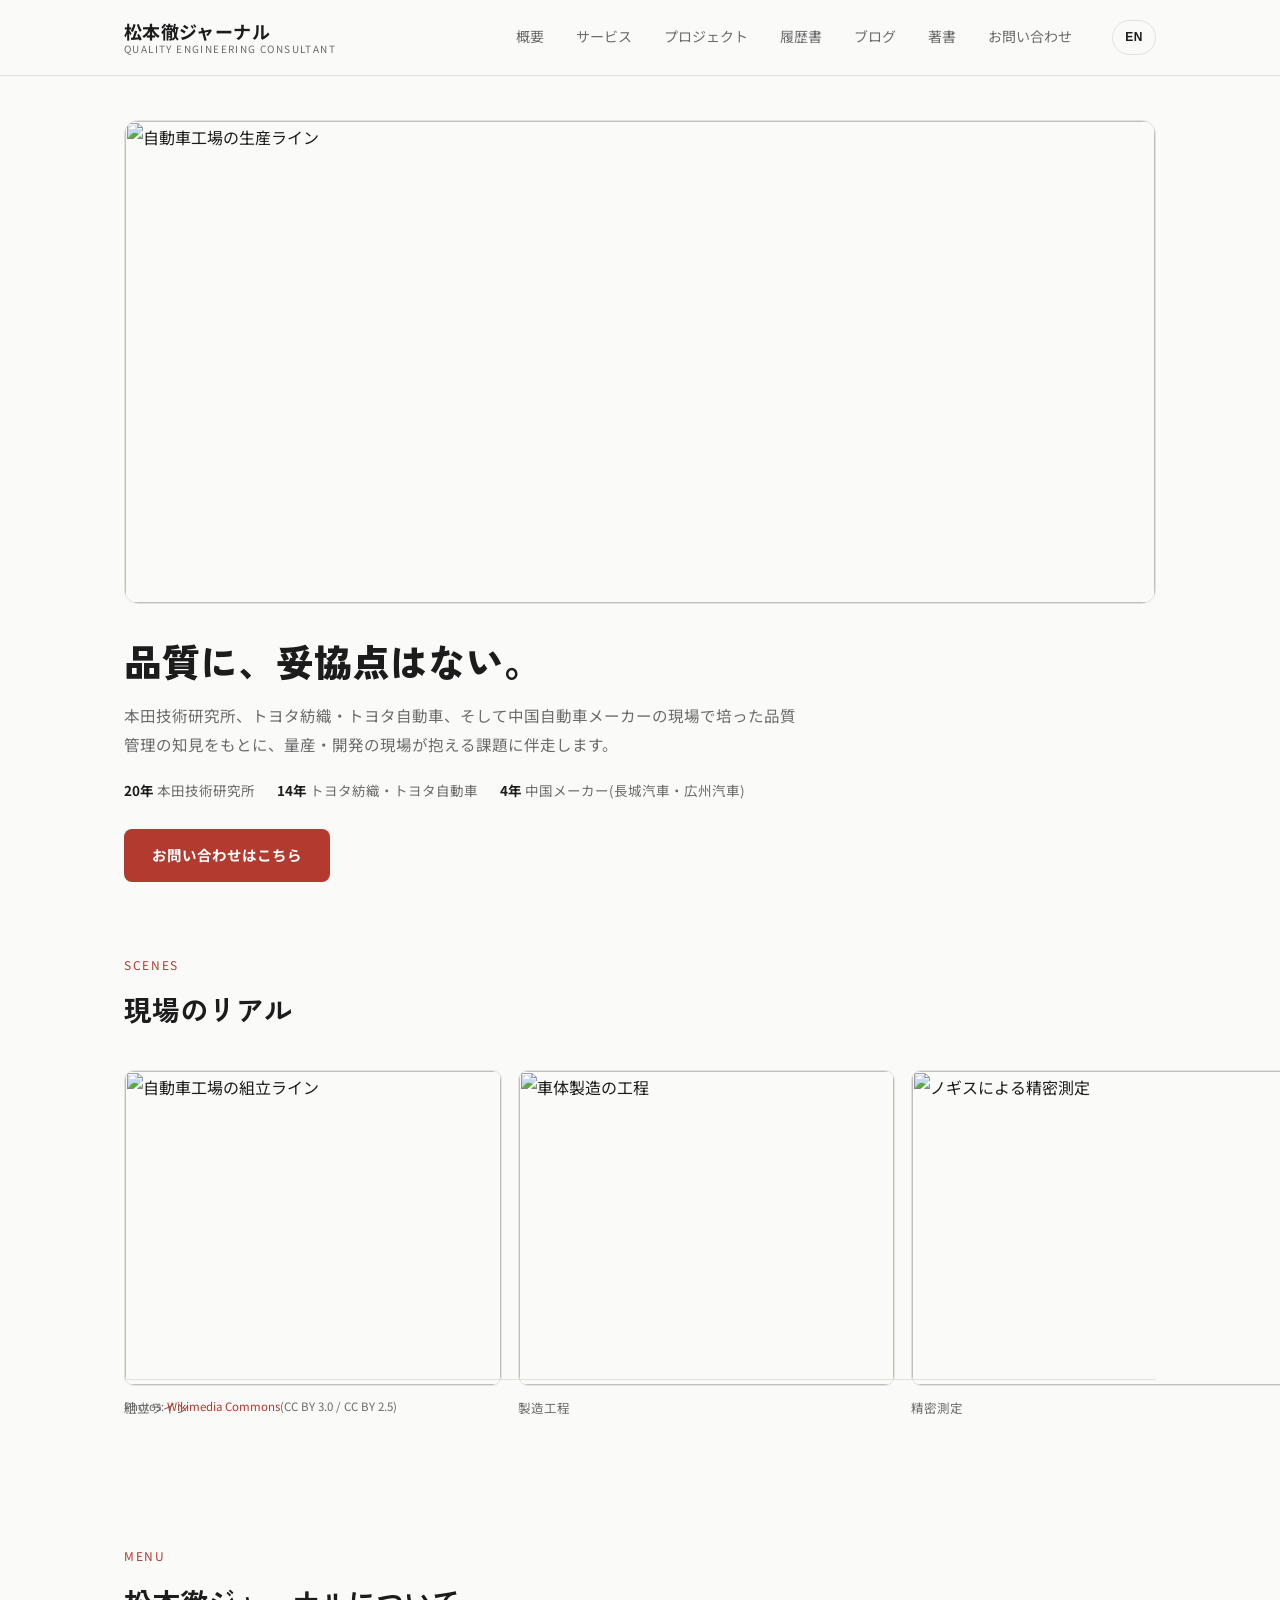
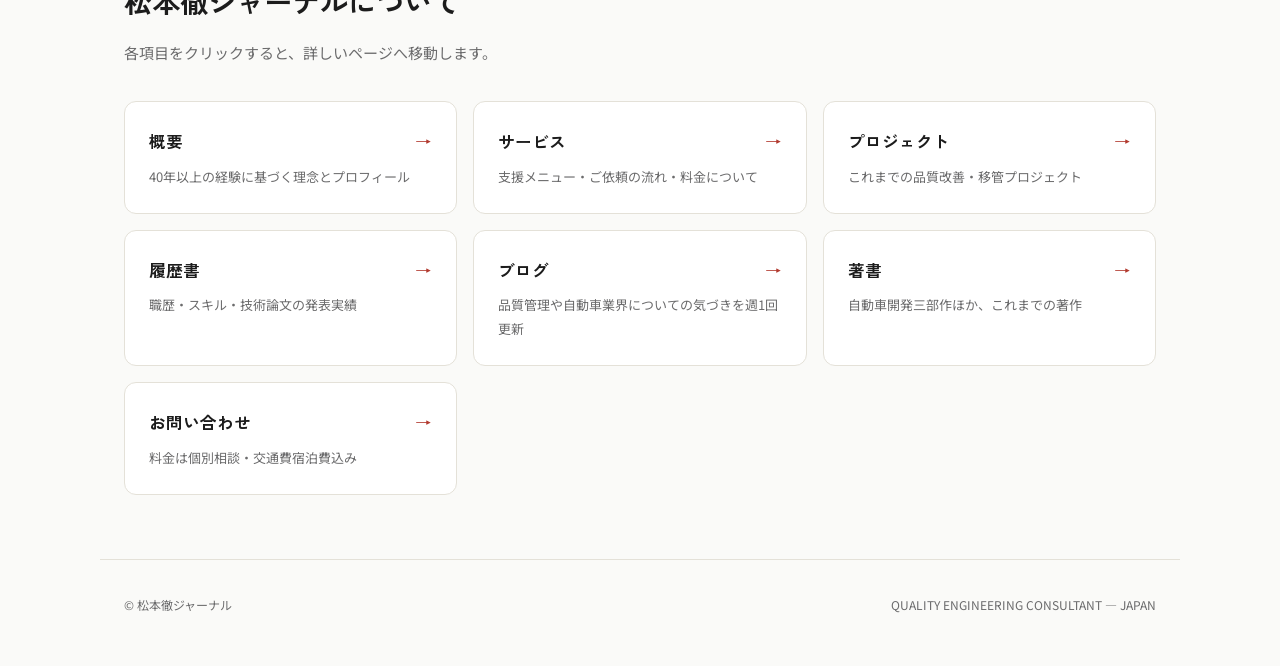
==== index.html @ 2e450803 "Rename site to Toru Matsumoto Journal and add announcement post" ====
<html lang="ja"><head>
<meta charset="UTF-8">
<meta name="viewport" content="width=device-width, initial-scale=1.0">
<title>松本徹ジャーナル | 品質エンジニアリング・コンサルティング</title>
<meta name="description" content="本田技術研究所・トヨタ紡織/トヨタ自動車・中国自動車メーカーで40年以上、自動車の品質に向き合ってきた松本徹による品質エンジニアリング・コンサルティング。">
<meta property="og:type" content="website">
<meta property="og:title" content="松本徹ジャーナル | 品質エンジニアリング・コンサルティング">
<meta property="og:description" content="本田技術研究所・トヨタ紡織/トヨタ自動車・中国自動車メーカーで40年以上、自動車の品質に向き合ってきた松本徹による品質エンジニアリング・コンサルティング。">
<meta property="og:url" content="https://matsumoto-shoten.jazzweb0314.workers.dev/">
<meta property="og:image" content="https://commons.wikimedia.org/wiki/Special:FilePath/002_Production_line_-_car_assembly_line_in_General_Motors_Manufacturing_Poland_-_Gliwice,_Poland.jpg?width=1200">
<meta property="og:locale" content="ja_JP">
<meta name="twitter:card" content="summary_large_image">
<meta name="twitter:title" content="松本徹ジャーナル | 品質エンジニアリング・コンサルティング">
<meta name="twitter:description" content="本田技術研究所・トヨタ紡織/トヨタ自動車・中国自動車メーカーで40年以上、自動車の品質に向き合ってきた松本徹による品質エンジニアリング・コンサルティング。">
<meta name="twitter:image" content="https://commons.wikimedia.org/wiki/Special:FilePath/002_Production_line_-_car_assembly_line_in_General_Motors_Manufacturing_Poland_-_Gliwice,_Poland.jpg?width=1200">
<link rel="canonical" href="https://matsumoto-shoten.jazzweb0314.workers.dev/">
<link rel="preconnect" href="https://fonts.googleapis.com">
<link href="https://fonts.googleapis.com/css2?family=Zen+Kaku+Gothic+New:wght@500;700;900&amp;family=Noto+Sans+JP:wght@300;400;500;700&amp;display=swap" rel="stylesheet">
<link rel="stylesheet" href="style.css">
<script type="application/ld+json">
{
  "@context": "https://schema.org",
  "@graph": [
    {
      "@type": "ProfessionalService",
      "@id": "https://matsumoto-shoten.jazzweb0314.workers.dev/#business",
      "name": "松本徹ジャーナル",
      "alternateName": "Toru Matsumoto Journal",
      "url": "https://matsumoto-shoten.jazzweb0314.workers.dev/",
      "email": "tmatsumoto045@gmail.com",
      "description": "自動車業界で40年以上の実務経験を持つ技術者による、品質エンジニアリング・コンサルティング。品質課題の現状診断、改善プロセスの設計・伴走、海外拠点への品質基準移管を支援します。",
      "areaServed": [
        { "@type": "Country", "name": "日本" },
        { "@type": "Country", "name": "中国" }
      ],
      "founder": { "@id": "https://matsumoto-shoten.jazzweb0314.workers.dev/#person" },
      "knowsAbout": [
        "品質保証", "品質管理", "表面処理技術", "車体開発",
        "不良分析", "改善プロセス設計", "サプライヤー監査", "海外拠点の品質マネジメント"
      ]
    },
    {
      "@type": "Person",
      "@id": "https://matsumoto-shoten.jazzweb0314.workers.dev/#person",
      "name": "松本徹",
      "alternateName": "Tooru Matsumoto",
      "jobTitle": "品質エンジニアリング・コンサルタント",
      "description": "本田技術研究所にて約20年、トヨタ紡織・トヨタ自動車にて約14年、長城汽車・広州汽車にて各約2年。自動車の品質・表面処理を専門とする技術者。小説・詩の執筆も行う。",
      "worksFor": { "@id": "https://matsumoto-shoten.jazzweb0314.workers.dev/#business" }
    }
  ]
}
</script>
</head>
<body>

<header>
  <div class="header-inner">
    <a href="#home" class="brand">
      <div class="brand-text">
        <span class="ja">松本徹ジャーナル</span>
        <span class="en">QUALITY ENGINEERING CONSULTANT</span>
      </div>
    </a>
    <nav class="desk-nav">
      <a href="#about" data-i18n="nav.about">概要</a>
      <a href="#service" data-i18n="nav.service">サービス</a>
      <a href="#projects" data-i18n="nav.projects">プロジェクト</a>
      <a href="#resume" data-i18n="nav.resume">履歴書</a>
      <a href="#blog" data-i18n="nav.blog">ブログ</a>
      <a href="#books" data-i18n="nav.books">著書</a>
      <a href="#contact" data-i18n="nav.contact">お問い合わせ</a>
      <button class="lang-btn" id="langBtn" type="button">EN</button>
    </nav>
    <button class="menu-btn" aria-label="メニューを開く"><span></span><span></span><span></span></button>
  </div>
  <div class="mobile-nav">
    <a href="#about" data-i18n="nav.about">概要</a>
    <a href="#service" data-i18n="nav.service">サービス</a>
    <a href="#projects" data-i18n="nav.projects">プロジェクト</a>
    <a href="#resume" data-i18n="nav.resume">履歴書</a>
    <a href="#blog" data-i18n="nav.blog">ブログ</a>
    <a href="#books" data-i18n="nav.books">著書</a>
    <a href="#contact" data-i18n="nav.contact">お問い合わせ</a>
    <button class="lang-btn" id="langBtnMobile" type="button">EN</button>
  </div>
</header>

<main>

<!-- ============ HOME ============ -->
<section class="page" data-lang="ja" data-page="home">

  <div class="hero">
    <div class="hero-photo-wrap">
      <img src="https://commons.wikimedia.org/wiki/Special:FilePath/002_Production_line_-_car_assembly_line_in_General_Motors_Manufacturing_Poland_-_Gliwice,_Poland.jpg?width=1600" alt="自動車工場の生産ライン">
    </div>
    <div class="hero-text">
      <h1>品質に、妥協点はない。</h1>
      <p>本田技術研究所、トヨタ紡織・トヨタ自動車、そして中国自動車メーカーの現場で培った品質管理の知見をもとに、量産・開発の現場が抱える課題に伴走します。</p>
      <div class="hero-stats">
        <span><b>20年</b> 本田技術研究所</span>
        <span><b>14年</b> トヨタ紡織・トヨタ自動車</span>
        <span><b>4年</b> 中国メーカー(長城汽車・広州汽車)</span>
      </div>
      <a class="btn" href="#contact">お問い合わせはこちら</a>
    </div>
  </div>

  <section class="block">
    <div class="section-head">
      <div class="eyebrow">Scenes</div>
      <h2 class="section-title">現場のリアル</h2>
    </div>
    <div class="photo-row">
      <div class="photo-item">
        <img src="https://commons.wikimedia.org/wiki/Special:FilePath/001_Car_factory_assembly_line_-_Opel_factory_in_Gliwice,_Poland.jpg?width=900" alt="自動車工場の組立ライン" loading="lazy">
        <div class="cap">組立ライン</div>
      </div>
      <div class="photo-item">
        <img src="https://commons.wikimedia.org/wiki/Special:FilePath/003_Car_dashboard_manufacturing_process_-_Opel_car_factory_in_Gliwice,_Poland.jpg?width=900" alt="車体製造の工程" loading="lazy">
        <div class="cap">製造工程</div>
      </div>
      <div class="photo-item">
        <img src="https://commons.wikimedia.org/wiki/Special:FilePath/Using_the_caliper_new.gif?width=900" alt="ノギスによる精密測定" loading="lazy">
        <div class="cap">精密測定</div>
      </div>
    </div>
    <div class="photo-credit">
      Photos: <a href="https://commons.wikimedia.org/wiki/Category:Automobile_assembly_lines" target="_blank" rel="noopener">Wikimedia Commons</a>(CC BY 3.0 / CC BY 2.5)
    </div>
  </section>

  <section class="block">
    <div class="section-head">
      <div class="eyebrow">Menu</div>
      <h2 class="section-title">松本徹ジャーナルについて</h2>
      <p class="section-lead">各項目をクリックすると、詳しいページへ移動します。</p>
    </div>
    <div class="link-grid">
      <a class="link-card" href="#about">
        <h3>概要 <span class="arrow">→</span></h3>
        <p>40年以上の経験に基づく理念とプロフィール</p>
      </a>
      <a class="link-card" href="#service">
        <h3>サービス <span class="arrow">→</span></h3>
        <p>支援メニュー・ご依頼の流れ・料金について</p>
      </a>
      <a class="link-card" href="#projects">
        <h3>プロジェクト <span class="arrow">→</span></h3>
        <p>これまでの品質改善・移管プロジェクト</p>
      </a>
      <a class="link-card" href="#resume">
        <h3>履歴書 <span class="arrow">→</span></h3>
        <p>職歴・スキル・技術論文の発表実績</p>
      </a>
      <a class="link-card" href="#blog">
        <h3>ブログ <span class="arrow">→</span></h3>
        <p>品質管理や自動車業界についての気づきを週1回更新</p>
      </a>
      <a class="link-card" href="#books">
        <h3>著書 <span class="arrow">→</span></h3>
        <p>自動車開発三部作ほか、これまでの著作</p>
      </a>
      <a class="link-card" href="#contact">
        <h3>お問い合わせ <span class="arrow">→</span></h3>
        <p>料金は個別相談・交通費宿泊費込み</p>
      </a>
    </div>
  </section>

</section>

<!-- ============ HOME (EN) ============ -->
<section class="page" data-lang="en" data-page="home">

  <div class="hero">
    <div class="hero-photo-wrap">
      <img src="https://commons.wikimedia.org/wiki/Special:FilePath/002_Production_line_-_car_assembly_line_in_General_Motors_Manufacturing_Poland_-_Gliwice,_Poland.jpg?width=1600" alt="Automotive production line">
    </div>
    <div class="hero-text">
      <h1>Quality has no room for compromise.</h1>
      <p>Drawing on decades in Honda's R&amp;D division, Toyota Boshoku / Toyota Motor, and Chinese automakers, I work alongside manufacturing and development teams to solve the quality challenges they face on the ground.</p>
      <div class="hero-stats">
        <span><b>20 yrs</b> Honda R&amp;D</span>
        <span><b>14 yrs</b> Toyota Boshoku / Toyota Motor</span>
        <span><b>4 yrs</b> Chinese OEMs (Great Wall Motor, GAC)</span>
      </div>
      <a class="btn" href="#contact">Get in touch</a>
    </div>
  </div>

  <section class="block">
    <div class="section-head">
      <div class="eyebrow">Scenes</div>
      <h2 class="section-title">From the floor</h2>
    </div>
    <div class="photo-row">
      <div class="photo-item">
        <img src="https://commons.wikimedia.org/wiki/Special:FilePath/001_Car_factory_assembly_line_-_Opel_factory_in_Gliwice,_Poland.jpg?width=900" alt="Automotive assembly line" loading="lazy">
        <div class="cap">Assembly line</div>
      </div>
      <div class="photo-item">
        <img src="https://commons.wikimedia.org/wiki/Special:FilePath/003_Car_dashboard_manufacturing_process_-_Opel_car_factory_in_Gliwice,_Poland.jpg?width=900" alt="Manufacturing process" loading="lazy">
        <div class="cap">Manufacturing process</div>
      </div>
      <div class="photo-item">
        <img src="https://commons.wikimedia.org/wiki/Special:FilePath/Using_the_caliper_new.gif?width=900" alt="Precision measurement with calipers" loading="lazy">
        <div class="cap">Precision measurement</div>
      </div>
    </div>
    <div class="photo-credit">
      Photos: <a href="https://commons.wikimedia.org/wiki/Category:Automobile_assembly_lines" target="_blank" rel="noopener">Wikimedia Commons</a>(CC BY 3.0 / CC BY 2.5)
    </div>
  </section>

  <section class="block">
    <div class="section-head">
      <div class="eyebrow">Menu</div>
      <h2 class="section-title">About this site</h2>
      <p class="section-lead">Click any item below to learn more.</p>
    </div>
    <div class="link-grid">
      <a class="link-card" href="#about">
        <h3>About <span class="arrow">→</span></h3>
        <p>40+ years of experience, and the philosophy behind the work</p>
      </a>
      <a class="link-card" href="#service">
        <h3>Services <span class="arrow">→</span></h3>
        <p>Consulting menu, process, and fees</p>
      </a>
      <a class="link-card" href="#projects">
        <h3>Projects <span class="arrow">→</span></h3>
        <p>Past quality-improvement and transfer projects</p>
      </a>
      <a class="link-card" href="#resume">
        <h3>Resume <span class="arrow">→</span></h3>
        <p>Work history, skills, and a published paper</p>
      </a>
      <a class="link-card" href="#blog">
        <h3>Blog <span class="arrow">→</span></h3>
        <p>Weekly notes on quality and the auto industry (Japanese)</p>
      </a>
      <a class="link-card" href="#books">
        <h3>Books <span class="arrow">→</span></h3>
        <p>An automotive-development trilogy and two novels</p>
      </a>
      <a class="link-card" href="#contact">
        <h3>Contact <span class="arrow">→</span></h3>
        <p>Fees quoted individually, travel &amp; lodging included</p>
      </a>
    </div>
  </section>

</section>

<!-- ============ ABOUT ============ -->
<section class="page" data-lang="ja" data-page="about">
  <section class="block">
    <div class="eyebrow">About</div>
    <h1 class="section-title" style="font-size:clamp(24px,3.4vw,32px);">「品質」を、現場の言葉に翻訳する仕事。</h1>
    <p class="section-lead">松本徹ジャーナルは、自動車業界で40年以上「品質」に向き合ってきた個人の技術コンサルタントです。大企業の基準を、現場で実行できる形に落とし込むことを大切にしています。</p>
  </section>

  <section class="block" style="padding-top:0;">
    <div class="section-head">
      <div class="eyebrow">Profile</div>
      <h2 class="section-title">プロフィール</h2>
    </div>
    <div style="max-width:680px; display:flex; flex-direction:column; gap:18px; color:var(--muted); font-size:15px;">
      <p>本田技術研究所 栃木研究所にて約20年、車体開発・表面処理の技術業務に従事。その後トヨタ紡織・トヨタ自動車にて約14年、品質関連業務を担当しました。</p>
      <p>さらに中国の長城汽車(グレートウォール・モーター)、広州汽車(GAC)にてそれぞれ約2年、現地生産拠点における品質マネジメントを経験。日本と中国、双方の現場基準を理解している点が強みです。</p>
      <p>現在は「松本徹ジャーナル」として、品質で困っている企業・現場に向けたコンサルティングを個人で行っています。</p>
    </div>
  </section>

  <section class="block" style="padding-top:0;">
    <div class="section-head">
      <div class="eyebrow">Values</div>
      <h2 class="section-title">大切にしていること</h2>
    </div>
    <div class="plain-grid">
      <div class="plain-card">
        <h3>実行可能性を優先する</h3>
        <p>理想の基準よりも、明日から現場が回る仕組みを優先して設計します。</p>
      </div>
      <div class="plain-card">
        <h3>現物・現場・現実</h3>
        <p>報告書だけで判断せず、可能な限り現物・現場を確認してから提案します。</p>
      </div>
      <div class="plain-card">
        <h3>日中双方の視点</h3>
        <p>日本の基準を海外拠点にそのまま当てはめず、現地の実情に合わせて翻訳します。</p>
      </div>
    </div>
  </section>

  <section class="cta">
    <h2>まずはお話を、聞かせてください。</h2>
    <p>どんな小さな相談でも構いません。現場の状況を伺うところから始めます。</p>
    <a class="btn" href="#contact">お問い合わせはこちら</a>
  </section>
</section>

<!-- ============ ABOUT (EN) ============ -->
<section class="page" data-lang="en" data-page="about">
  <section class="block">
    <div class="eyebrow">About</div>
    <h1 class="section-title" style="font-size:clamp(24px,3.4vw,32px);">Translating "quality" into the language of the shop floor.</h1>
    <p class="section-lead">Toru Matsumoto Journal is a one-person technical consultancy built on over 40 years in the automotive industry. My work is turning large-company standards into something a real production line can actually run on.</p>
  </section>

  <section class="block" style="padding-top:0;">
    <div class="section-head">
      <div class="eyebrow">Profile</div>
      <h2 class="section-title">Profile</h2>
    </div>
    <div style="max-width:680px; display:flex; flex-direction:column; gap:18px; color:var(--muted); font-size:15px;">
      <p>I spent roughly 20 years at Honda R&amp;D's Tochigi facility, working on body development and surface-treatment technology. I then spent about 14 years in quality-related roles at Toyota Boshoku and Toyota Motor.</p>
      <p>After that, I spent about two years each at Great Wall Motor and GAC in China, managing quality at local production sites. Understanding both the Japanese and Chinese shop floor is the core of what I bring to a project.</p>
      <p>Today, as Toru Matsumoto Journal, I consult independently for companies and sites struggling with quality.</p>
    </div>
  </section>

  <section class="block" style="padding-top:0;">
    <div class="section-head">
      <div class="eyebrow">Values</div>
      <h2 class="section-title">What I care about</h2>
    </div>
    <div class="plain-grid">
      <div class="plain-card">
        <h3>Workable over ideal</h3>
        <p>I favor standards that a team can actually run tomorrow over ones that only look right on paper.</p>
      </div>
      <div class="plain-card">
        <h3>See it in person</h3>
        <p>I don't rely on reports alone — wherever possible, I check the actual part and the actual floor before proposing anything.</p>
      </div>
      <div class="plain-card">
        <h3>A view across borders</h3>
        <p>I don't transplant Japanese standards as-is into overseas sites — I translate them to fit local reality.</p>
      </div>
    </div>
  </section>

  <section class="cta">
    <h2>Let's start with a conversation.</h2>
    <p>No concern is too small. I start by understanding your situation on the ground.</p>
    <a class="btn" href="#contact">Contact me</a>
  </section>
</section>

<!-- ============ SERVICE ============ -->
<section class="page active" data-lang="ja" data-page="service">
  <section class="block">
    <div class="eyebrow">Service</div>
    <h1 class="section-title" style="font-size:clamp(24px,3.4vw,32px);">品質で困っている現場に、実務経験で伴走します。</h1>
    <p class="section-lead">開発・量産・海外拠点、それぞれのフェーズで異なる品質課題に対して、現場に合わせたコンサルティングを行います。</p>
  </section>

  <section class="block" style="padding-top:0;">
    <div class="section-head">
      <div class="eyebrow">Menu</div>
      <h2 class="section-title">支援メニュー</h2>
    </div>
    <div class="simple-list">
      <div class="row">
        <div class="when">01<small>現状診断</small></div>
        <div>
          <h3>品質課題の現状診断・原因分析</h3>
          <p>不具合の発生状況や歩留まりのデータ、現場のヒアリングをもとに、品質課題の全体像と根本原因を整理します。目安期間:1〜4週間。</p>
        </div>
      </div>
      <div class="row">
        <div class="when">02<small>改善プロセス</small></div>
        <div>
          <h3>改善プロセスの設計・実行伴走</h3>
          <p>実務で培った改善の型を、現場の規模・体制に合わせて再設計。仕組みを作って終わりにせず、定着まで伴走します。目安期間:1〜6ヶ月。</p>
        </div>
      </div>
      <div class="row">
        <div class="when">03<small>海外拠点支援</small></div>
        <div>
          <h3>海外拠点への品質基準移管</h3>
          <p>日本の品質基準を海外の生産拠点にそのまま持ち込むのではなく、現地で機能する形に翻訳して導入を支援します。</p>
        </div>
      </div>
      <div class="row">
        <div class="when">04<small>データ活用支援</small></div>
        <div>
          <h3>品質データの視える化・整理と方向性レポートの作成</h3>
          <p>蓄積された品質データをClaudeで整理・可視化し、今後の改善の方向性を示すレポートを作成します。</p>
        </div>
      </div>
      <div class="row">
        <div class="when">05<small>勉強会</small></div>
        <div>
          <h3>品質勉強会・社内研修</h3>
          <p>品質関連、なぜなぜ分析、DRBFM、自動車ボディの材料について、失敗事例など、実務に即したテーマで勉強会・研修を行います。</p>
        </div>
      </div>
    </div>
  </section>

  <section class="block" style="padding-top:0;">
    <div class="section-head">
      <div class="eyebrow">Flow</div>
      <h2 class="section-title">ご依頼の流れ</h2>
    </div>
    <div class="simple-list">
      <div class="row"><div class="when">STEP 1</div><div><h3>お問い合わせ</h3><p>フォームまたはメールで、現在の状況や課題感をお聞かせください。</p></div></div>
      <div class="row"><div class="when">STEP 2</div><div><h3>ヒアリング</h3><p>オンラインまたは訪問にて、現場の状況を詳しく伺います。</p></div></div>
      <div class="row"><div class="when">STEP 3</div><div><h3>お見積り・ご提案</h3><p>内容に応じて、支援範囲とスケジュール、料金をご提案します。</p></div></div>
      <div class="row"><div class="when">STEP 4</div><div><h3>ご支援開始</h3><p>合意した内容に沿って、診断・改善・伴走を進めます。</p></div></div>
    </div>
  </section>

  <section class="block" style="padding-top:0;">
    <div class="eyebrow">Fee</div>
    <h2 class="section-title" style="margin-bottom:14px;">料金について</h2>
    <p style="color:var(--muted); max-width:640px; font-size:15px; margin-bottom:20px;">料金は交通費・宿泊費込みで、課題の内容・支援範囲・期間に応じて個別にご相談の上決定いたします。</p>
    <a class="btn" href="#contact">料金を相談する</a>
  </section>
</section>

<!-- ============ SERVICE (EN) ============ -->
<section class="page" data-lang="en" data-page="service">
  <section class="block">
    <div class="eyebrow">Service</div>
    <h1 class="section-title" style="font-size:clamp(24px,3.4vw,32px);">Hands-on support for teams struggling with quality.</h1>
    <p class="section-lead">Whatever phase you're in — development, mass production, or an overseas site — I tailor consulting to the quality challenges specific to that phase.</p>
  </section>

  <section class="block" style="padding-top:0;">
    <div class="section-head">
      <div class="eyebrow">Menu</div>
      <h2 class="section-title">Services</h2>
    </div>
    <div class="simple-list">
      <div class="row">
        <div class="when">01<small>Diagnosis</small></div>
        <div>
          <h3>Diagnosing quality issues &amp; root-cause analysis</h3>
          <p>Using defect data, yield figures, and on-site interviews, I map out the full picture of a quality issue and pin down its root cause. Typical duration: 1–4 weeks.</p>
        </div>
      </div>
      <div class="row">
        <div class="when">02<small>Improvement</small></div>
        <div>
          <h3>Designing &amp; running improvement processes</h3>
          <p>I adapt improvement patterns from Honda and Toyota-group practice to the scale and structure of your team, and stay on until they actually stick. Typical duration: 1–6 months.</p>
        </div>
      </div>
      <div class="row">
        <div class="when">03<small>Global sites</small></div>
        <div>
          <h3>Transferring quality standards overseas</h3>
          <p>Rather than importing Japanese standards as-is, I help translate them into something that actually functions at your overseas production site.</p>
        </div>
      </div>
      <div class="row">
        <div class="when">04<small>Data &amp; Reporting</small></div>
        <div>
          <h3>Visualizing quality data &amp; drafting direction reports</h3>
          <p>I use Claude to organize and visualize accumulated quality data, and produce reports that point to the direction for future improvement.</p>
        </div>
      </div>
      <div class="row">
        <div class="when">05<small>Study Sessions</small></div>
        <div>
          <h3>In-house study sessions &amp; training</h3>
          <p>I run study sessions and training on practical themes: quality fundamentals, why-why analysis, DRBFM, automotive body materials, and failure case studies.</p>
        </div>
      </div>
    </div>
  </section>

  <section class="block" style="padding-top:0;">
    <div class="section-head">
      <div class="eyebrow">Flow</div>
      <h2 class="section-title">How an engagement works</h2>
    </div>
    <div class="simple-list">
      <div class="row"><div class="when">STEP 1</div><div><h3>Get in touch</h3><p>Tell me about your current situation and what's concerning you, by form or email.</p></div></div>
      <div class="row"><div class="when">STEP 2</div><div><h3>Interview</h3><p>Online or on-site, I ask for details about what's happening on the floor.</p></div></div>
      <div class="row"><div class="when">STEP 3</div><div><h3>Proposal &amp; quote</h3><p>Based on what I learn, I propose a scope of work, schedule, and fee.</p></div></div>
      <div class="row"><div class="when">STEP 4</div><div><h3>Engagement begins</h3><p>Diagnosis, improvement, and hands-on support proceed as agreed.</p></div></div>
    </div>
  </section>

  <section class="block" style="padding-top:0;">
    <div class="eyebrow">Fee</div>
    <h2 class="section-title" style="margin-bottom:14px;">Fees</h2>
    <p style="color:var(--muted); max-width:640px; font-size:15px; margin-bottom:20px;">Fees include travel and lodging, and are quoted individually based on the scope, content, and duration of the work.</p>
    <a class="btn" href="#contact">Discuss fees</a>
  </section>
</section>

<!-- ============ PROJECTS ============ -->
<section class="page" data-lang="ja" data-page="projects">
  <section class="block">
    <div class="eyebrow">Projects</div>
    <h1 class="section-title" style="font-size:clamp(24px,3.4vw,32px);">これまでの支援事例</h1>
    <p class="section-lead">自動車メーカーでの品質向上活動から、国内企業へのコンサルティングまで。</p>
  </section>

  <section class="block" style="padding-top:0;">
    <div class="simple-list">
      <div class="row">
        <div class="when">CASE 01<small>海外・自動車メーカー</small></div>
        <div>
          <h3>中国自動車関連メーカーでの品質向上活動</h3>
          <p>中国の自動車関連メーカーにて、生産現場における品質向上活動に従事。現地の設備・体制を踏まえながら、品質改善を推進。</p>
        </div>
      </div>
      <div class="row">
        <div class="when">CASE 02<small>シートメーカー</small></div>
        <div>
          <h3>自動車用シートメーカーへのコンサルティング</h3>
          <p>国内の自動車用シートメーカーに対して品質コンサルティングを実施し、大きな成果を上げる。</p>
        </div>
      </div>
      <div class="row">
        <div class="when">CASE 03<small>スピーカーメーカー</small></div>
        <div>
          <h3>スピーカーメーカー(ミライスピーカー)へのコンサルティング</h3>
          <p>スピーカーメーカーであるミライスピーカーへのコンサルティングを実施し、大きな成果を上げる。</p>
        </div>
      </div>
    </div>
  </section>

  <section class="cta">
    <h2>似たような課題、ありませんか?</h2>
    <p>業種・規模を問わず、まずは現在の状況をお聞かせください。</p>
    <a class="btn" href="#contact">お問い合わせはこちら</a>
  </section>
</section>

<!-- ============ PROJECTS (EN) ============ -->
<section class="page" data-lang="en" data-page="projects">
  <section class="block">
    <div class="eyebrow">Projects</div>
    <h1 class="section-title" style="font-size:clamp(24px,3.4vw,32px);">Past engagements</h1>
    <p class="section-lead">From quality-improvement work at automakers to consulting for Japanese manufacturers.</p>
  </section>

  <section class="block" style="padding-top:0;">
    <div class="simple-list">
      <div class="row">
        <div class="when">CASE 01<small>Overseas / OEM</small></div>
        <div>
          <h3>Quality improvement at Chinese automotive manufacturers</h3>
          <p>Worked on quality-improvement activities at production sites of Chinese automotive-related manufacturers, driving improvements suited to local equipment and structure.</p>
        </div>
      </div>
      <div class="row">
        <div class="when">CASE 02<small>Seat manufacturer</small></div>
        <div>
          <h3>Consulting for an automotive seat manufacturer</h3>
          <p>Provided quality consulting for a Japanese automotive seat manufacturer, delivering significant results.</p>
        </div>
      </div>
      <div class="row">
        <div class="when">CASE 03<small>Speaker manufacturer</small></div>
        <div>
          <h3>Consulting for a speaker manufacturer (Mirai Speaker)</h3>
          <p>Provided consulting for speaker manufacturer Mirai Speaker, delivering significant results.</p>
        </div>
      </div>
    </div>
  </section>

  <section class="cta">
    <h2>Facing something similar?</h2>
    <p>Whatever your industry or size, tell me about your current situation to start.</p>
    <a class="btn" href="#contact">Contact me</a>
  </section>
</section>

<!-- ============ RESUME ============ -->
<section class="page" data-lang="ja" data-page="resume">
  <section class="block">
    <div class="eyebrow">Resume</div>
    <h1 class="section-title" style="font-size:clamp(24px,3.4vw,32px);">職務経歴</h1>
    <p class="section-lead">自動車業界における40年以上の実務経験をまとめています。</p>
  </section>

  <section class="block" style="padding-top:0;">
    <div class="resume-block">
      <div class="block-title">Work History</div>
      <table class="spec-table">
        <tbody><tr><th>本田技術研究所<br><span style="font-size:11px;">約20年</span></th>
          <td>栃木研究所にて車体開発・表面処理関連の技術業務に従事。耐熱塗料の開発により特許を取得。技術論文「アルミニウムボディの表面処理」を発表(表面技術誌 Vol.43 No.6, 1992年)。</td></tr>
        <tr><th>トヨタ紡織 / トヨタ自動車<br><span style="font-size:11px;">約14年</span></th>
          <td>量産現場における品質関連業務を担当。品質保証・改善プロセスに携わる。</td></tr>
        <tr><th>長城汽車<br><span style="font-size:11px;">約2年</span></th>
          <td>中国拠点にて、現地生産における品質マネジメント業務を担当。</td></tr>
        <tr><th>広州汽車(GAC)<br><span style="font-size:11px;">約2年</span></th>
          <td>同じく中国拠点にて品質関連業務を担当。日中双方の現場基準を理解する視点を培う。</td></tr>
        <tr><th>仁井貿易<br><span style="font-size:11px;">特別顧問</span></th>
          <td>中国関連事業を手がける同社に、特別顧問として技術・品質・事業面から関わる。<br><a href="https://m.niitrade.net" target="_blank" rel="noopener">m.niitrade.net</a></td></tr>
      </tbody></table>
    </div>

    <div class="resume-block">
      <div class="block-title">Achievements</div>
      <table class="spec-table">
        <tbody><tr><th>特許</th><td>耐熱塗料の開発により特許を取得(本田技術研究所在籍時)</td></tr>
        <tr><th>JIS委員会</th><td>亜鉛系合金めっきに関するJIS委員会に参加し、JISの制定に協力</td></tr>
        <tr><th>海外実績</th><td>中国自動車関連メーカーにて品質向上活動に従事</td></tr>
        <tr><th>国内コンサルティング実績</th><td>自動車用シートメーカー、スピーカーメーカー(ミライスピーカー)へのコンサルティングで大きな成果</td></tr>
      </tbody></table>
    </div>

    <div class="resume-block">
      <div class="block-title">Skills</div>
      <div class="skill-tags">
        <span>品質保証(QA)</span>
        <span>品質管理(QC)</span>
        <span>表面処理技術</span>
        <span>車体開発</span>
        <span>不良分析・原因究明</span>
        <span>改善プロセス設計</span>
        <span>サプライヤー監査</span>
        <span>海外拠点マネジメント(中国)</span>
      </div>
    </div>

    <div class="resume-block">
      <div class="block-title">Publication</div>
      <table class="spec-table">
        <tbody><tr><th>論文タイトル</th><td>アルミニウムボディの表面処理<br><span class="pub-en">Surface Treatment for Aluminum Automotive Body</span></td></tr>
        <tr><th>掲載誌</th><td>表面技術誌 Vol.43 No.6(1992年)pp.550-555 「小特集/自動車と表面技術」</td></tr>
        <tr><th>所属</th><td>本田技術研究所 栃木研究所</td></tr>
        <tr><th>共著</th><td>西野俊哉 氏</td></tr>
        <tr><th>内容</th><td>オールアルミニウムボディ「ホンダNSX」に採用したクロム酸クロメート処理について、合金成分と耐糸錆性の関係、脱脂剤の選定と劣化管理、処理液濃度と処理時間の設定条件を実測データとともに報告。あわせて、鋼板とアルミ材を同一ラインで扱う場合のリン酸亜鉛処理についても考察した。</td></tr>
      </tbody></table>
    </div>

    <a class="btn" href="#contact">お問い合わせはこちら</a>
  </section>
</section>

<!-- ============ RESUME (EN) ============ -->
<section class="page" data-lang="en" data-page="resume">
  <section class="block">
    <div class="eyebrow">Resume</div>
    <h1 class="section-title" style="font-size:clamp(24px,3.4vw,32px);">Work history</h1>
    <p class="section-lead">Over 40 years of hands-on experience in the automotive industry.</p>
  </section>

  <section class="block" style="padding-top:0;">
    <div class="resume-block">
      <div class="block-title">Work History</div>
      <table class="spec-table">
        <tbody><tr><th>Honda R&amp;D<br><span style="font-size:11px;">~20 years</span></th>
          <td>Body development and surface-treatment technical work at the Tochigi R&amp;D center. Held a patent for a heat-resistant paint developed during this time. Published the paper "Surface Treatment of Aluminum Bodies" (Journal of Surface Technology, Vol.43 No.6, 1992).</td></tr>
        <tr><th>Toyota Boshoku / Toyota Motor<br><span style="font-size:11px;">~14 years</span></th>
          <td>Quality-related roles in mass-production settings; involved in quality assurance and improvement processes.</td></tr>
        <tr><th>Great Wall Motor<br><span style="font-size:11px;">~2 years</span></th>
          <td>Quality management for local production at the China site.</td></tr>
        <tr><th>GAC<br><span style="font-size:11px;">~2 years</span></th>
          <td>Quality-related work at the China site; developed a perspective spanning both Japanese and Chinese shop-floor standards.</td></tr>
        <tr><th>Nii Trade<br><span style="font-size:11px;">Special Advisor</span></th>
          <td>Serving as special advisor on technical, quality, and business matters for this China-focused trading company.<br><a href="https://m.niitrade.net" target="_blank" rel="noopener">m.niitrade.net</a></td></tr>
      </tbody></table>
    </div>

    <div class="resume-block">
      <div class="block-title">Achievements</div>
      <table class="spec-table">
        <tbody><tr><th>Patent</th><td>Held a patent for a heat-resistant paint (while at Honda R&amp;D)</td></tr>
        <tr><th>JIS Committee</th><td>Participated in the JIS committee for zinc-alloy plating, contributing to the standard's establishment</td></tr>
        <tr><th>Overseas track record</th><td>Quality-improvement activities at Chinese automotive-related manufacturers</td></tr>
        <tr><th>Domestic consulting track record</th><td>Significant results consulting for an automotive seat manufacturer and speaker manufacturer (Mirai Speaker)</td></tr>
      </tbody></table>
    </div>

    <div class="resume-block">
      <div class="block-title">Skills</div>
      <div class="skill-tags">
        <span>Quality Assurance (QA)</span>
        <span>Quality Control (QC)</span>
        <span>Surface treatment technology</span>
        <span>Body development</span>
        <span>Defect analysis &amp; root-cause investigation</span>
        <span>Improvement process design</span>
        <span>Supplier auditing</span>
        <span>Overseas site management (China)</span>
      </div>
    </div>

    <div class="resume-block">
      <div class="block-title">Publication</div>
      <table class="spec-table">
        <tbody><tr><th>Title</th><td>Surface Treatment for Aluminum Automotive Body</td></tr>
        <tr><th>Journal</th><td>Journal of the Surface Finishing Society of Japan, Vol.43 No.6 (1992), pp.550–555</td></tr>
        <tr><th>Affiliation</th><td>Honda R&amp;D, Tochigi</td></tr>
        <tr><th>Co-author</th><td>Toshiya Nishino</td></tr>
        <tr><th>Subject</th><td>Reports the chromium chromate conversion coating adopted for the all-aluminium body of the Honda NSX — alloy composition versus filiform corrosion, degreaser selection and bath ageing, and the concentration/time window for a stable coating — plus zinc phosphate treatment for mixed steel-and-aluminium lines.</td></tr>
      </tbody></table>
    </div>

    <a class="btn" href="#contact">Contact me</a>
  </section>
</section>

<!-- ============ BLOG ============ -->
<section class="page" data-lang="ja" data-page="blog">
  <section class="block">
    <div class="eyebrow">Blog</div>
    <h1 class="section-title" style="font-size:clamp(24px,3.4vw,32px);">品質の現場から、週1回。</h1>
    <p class="section-lead">日々の仕事のなかで気づいたこと、品質管理や自動車業界にまつわる話を、毎週更新しています。</p>
  </section>

  <section class="block" style="padding-top:0;">
    <div class="blog-list">
      <div class="blog-row">
        <div class="date">2026.09.05</div>
        <div>
          <span class="cat">お知らせ</span>
          <h3><a href="#post-8">サイト名を「松本徹ジャーナル」に変更しました</a></h3>
          <p>「松本徹商店」という名前は、京都に同名の会社があることが分かったため、法人・店舗を連想させない個人の発信の場として「松本徹ジャーナル」に改めました。名称変更の理由と、あわせて考えたことを書きました。</p>
        </div>
      </div>
      <div class="blog-row">
        <div class="date">2026.09.05</div>
        <div>
          <span class="cat">技術</span>
          <h3><a href="#post-7">パソコンのOSと自動車のOS、何が違うのか</a></h3>
          <p>今の自動車には1台あたり数十〜100個以上のコンピュータが搭載され、それぞれ専用のOSで動いています。パソコン用OSとの違いを、リアルタイム性・安全性・SDVという今後の潮流を交えてご紹介します。</p>
        </div>
      </div>
      <div class="blog-row">
        <div class="date">2026.09.02</div>
        <div>
          <span class="cat">品質管理</span>
          <h3><a href="#post-6">鳥人間コンテストの初優勝に見た、改善を諦めないことの大切さ</a></h3>
          <p>母校・大阪工業大学が「鳥人間コンテスト2026」で悲願の初優勝を果たしました。2012年からの挑戦の積み重ねを振り返りながら、現地現物での改善活動や、諦めないことの大切さ、それを支える経営者の哲学について考えたことを書きました。</p>
        </div>
      </div>
      <div class="blog-row">
        <div class="date">2026.08.24</div>
        <div>
          <span class="cat">お知らせ</span>
          <h3><a href="#post-5">「沼津便り」、これからはブログでお届けします</a></h3>
          <p>メールでお届けしてきた「沼津便り」を、これからはこのブログに掲載します。技術勉強会や今後の活動のご報告に加え、ニデックの品質問題と本田宗一郎の哲学について考えたことも書きました。</p>
        </div>
      </div>
      <div class="blog-row">
        <div class="date">2026.08.21</div>
        <div>
          <span class="cat">お知らせ</span>
          <h3><a href="#post-4">サービスに「勉強会」メニューを追加しました</a></h3>
          <p>品質関連、なぜなぜ分析、DRBFM、自動車ボディの材料、失敗事例といった実務テーマで行う勉強会・社内研修を、支援メニューに追加しました。それぞれのテーマを選んだ理由についてご紹介します。</p>
        </div>
      </div>
      <div class="blog-row">
        <div class="date">2026.08.14</div>
        <div>
          <span class="cat">お知らせ</span>
          <h3><a href="#post-3">「灯」のURL変更と、「虚構のバベル」への反響、文芸社への投稿</a></h3>
          <p>「声だまり(灯)」のURLが新しくなりました。あわせて、新作「虚構のバベル」への反響と、文芸社の詩の投稿企画に30作を送ったことについてもご報告します。</p>
        </div>
      </div>
      <div class="blog-row">
        <div class="date">2026.08.11</div>
        <div>
          <span class="cat">お知らせ</span>
          <h3><a href="#post-2">「松本徹商店」と「声だまり(灯)」、同時にリリースしました</a></h3>
          <p>品質コンサルティングのサイト「松本徹商店」と、もう一つ育ててきたアプリ「声だまり(灯)」。今日、両方を公開しました。</p>
        </div>
      </div>
      <div class="blog-row">
        <div class="date">2026.08.10</div>
        <div>
          <span class="cat">品質管理</span>
          <h3><a href="#post-1">「基準を作る」ことと「基準が守られる」ことの違い</a></h3>
          <p>どれだけ精緻な基準書を作っても、現場で守られなければ意味がありません。今週は、基準の「定着」について考えたことを書きました。</p>
        </div>
      </div>
      <div class="blog-row">
        <div class="date">2026.08.03</div>
        <div>
          <span class="cat">海外拠点</span>
          <h3><a href="#blog">中国の生産現場で学んだ、基準の「翻訳」という感覚(仮)</a></h3>
          <p>日本の常識をそのまま持ち込んでもうまくいかない。現地で機能させるために意識していたことをまとめます。</p>
        </div>
      </div>
      <div class="blog-row">
        <div class="date">2026.07.27</div>
        <div>
          <span class="cat">技術</span>
          <h3><a href="#blog">表面処理の不良は、なぜ工程の後半で見つかるのか(仮)</a></h3>
          <p>本田技術研究所時代の経験から、上流工程での作り込みの重要性について。</p>
        </div>
      </div>
      <div class="blog-row">
        <div class="date">2026.07.20</div>
        <div>
          <span class="cat">コンサルティング</span>
          <h3><a href="#blog">「品質で困っている」の中身は、会社によって全く違う(仮)</a></h3>
          <p>相談を受けるなかで感じる、課題の多様さと、それでも共通している原因について。</p>
        </div>
      </div>
    </div>
    <p style="margin-top:24px; font-size:13px; color:var(--muted);">今後、毎週月曜日を目安に更新予定です。</p>
  </section>
</section>

<!-- ============ BLOG (EN) ============ -->
<section class="page" data-lang="en" data-page="blog">
  <section class="block">
    <div class="eyebrow">Blog</div>
    <h1 class="section-title" style="font-size:clamp(24px,3.4vw,32px);">Notes from the floor, once a week.</h1>
    <p class="section-lead">Posts are written in Japanese. Below are short English summaries of recent entries — click through to read the full post.</p>
  </section>

  <section class="block" style="padding-top:0;">
    <div class="blog-list">
      <div class="blog-row">
        <div class="date">2026.09.05</div>
        <div>
          <span class="cat">Announcement</span>
          <h3><a href="#post-8">Renamed the site to "Toru Matsumoto Journal"</a></h3>
          <p>I discovered a company in Kyoto sharing the old name "Matsumoto Toru Shoten," so I've renamed this site to "Toru Matsumoto Journal" — a name that reads as a personal publication rather than a registered business. Notes on why, and what prompted the change. (Full post in Japanese.)</p>
        </div>
      </div>
      <div class="blog-row">
        <div class="date">2026.09.05</div>
        <div>
          <span class="cat">Technology</span>
          <h3><a href="#post-7">What's the difference between a PC's OS and a car's OS?</a></h3>
          <p>A modern car carries dozens, sometimes over a hundred, onboard computers, each running its own OS. Notes on how real-time performance, safety standards, and the shift toward Software Defined Vehicles set automotive OSes apart from PC operating systems. (Full post in Japanese.)</p>
        </div>
      </div>
      <div class="blog-row">
        <div class="date">2026.09.02</div>
        <div>
          <span class="cat">Quality Management</span>
          <h3><a href="#post-6">What my alma mater's first Birdman Rally win taught me about not giving up on kaizen</a></h3>
          <p>My alma mater, Osaka Institute of Technology, finally won the "Birdman Rally 2026" after building on more than a decade of attempts. Thoughts on genchi genbutsu improvement work, staying the course through setbacks, and the leadership philosophy that sustains long efforts. (Full post in Japanese.)</p>
        </div>
      </div>
      <div class="blog-row">
        <div class="date">2026.08.24</div>
        <div>
          <span class="cat">Announcement</span>
          <h3><a href="#post-5">The "Numazu Letter" is moving to this blog</a></h3>
          <p>The "Numazu Letter" is moving from email to this blog. Also: a free study session for past clients, my shift toward independent technical advising, and some thoughts on Nidec's quality issues compared with Soichiro Honda's philosophy. (Full post in Japanese.)</p>
        </div>
      </div>
      <div class="blog-row">
        <div class="date">2026.08.21</div>
        <div>
          <span class="cat">Announcement</span>
          <h3><a href="#post-4">Added a "Study Sessions" menu to Services</a></h3>
          <p>I've added in-house study sessions and training — covering quality fundamentals, why-why analysis, DRBFM, automotive body materials, and failure case studies — to the services menu. Notes on why I chose these themes. (Full post in Japanese.)</p>
        </div>
      </div>
      <div class="blog-row">
        <div class="date">2026.08.14</div>
        <div>
          <span class="cat">Announcement</span>
          <h3><a href="#post-3">"Tomoshi" URL change, warm reception for "Kyoko no Babel," and a submission to Bungeisha</a></h3>
          <p>The URL for "Koedamari (Tomoshi)" has changed. Also sharing the reception for the new work "Kyoko no Babel" and a submission of 30 poems to a Bungeisha poetry call. (Full post in Japanese.)</p>
        </div>
      </div>
      <div class="blog-row">
        <div class="date">2026.08.11</div>
        <div>
          <span class="cat">Announcement</span>
          <h3><a href="#post-2">Matsumoto Toru Shoten and Koedamari (Tomoshi), released together</a></h3>
          <p>Today I launched two sites: this quality-consulting site, and a separate app I've been building, Koedamari (Tomoshi). (Full post in Japanese.)</p>
        </div>
      </div>
      <div class="blog-row">
        <div class="date">2026.08.10</div>
        <div>
          <span class="cat">Quality Management</span>
          <h3><a href="#post-1">"Writing a standard" vs. "the standard being followed"</a></h3>
          <p>No matter how precise a standard document is, it means nothing if the floor doesn't follow it. This week: what it actually takes for a standard to stick. (Full post in Japanese.)</p>
        </div>
      </div>
      <div class="blog-row">
        <div class="date">2026.08.03</div>
        <div>
          <span class="cat">Overseas Sites</span>
          <h3><a href="#blog">What I learned about "translating" standards at a Chinese production site (draft)</a></h3>
          <p>Japanese conventions don't transplant as-is. Notes on what it took to make them work locally. (Full post in Japanese.)</p>
        </div>
      </div>
      <div class="blog-row">
        <div class="date">2026.07.27</div>
        <div>
          <span class="cat">Technical</span>
          <h3><a href="#blog">Why surface-treatment defects tend to surface late in the process (draft)</a></h3>
          <p>From my time at Honda R&amp;D: why getting the upstream process right matters so much. (Full post in Japanese.)</p>
        </div>
      </div>
      <div class="blog-row">
        <div class="date">2026.07.20</div>
        <div>
          <span class="cat">Consulting</span>
          <h3><a href="#blog">"Struggling with quality" means something different at every company (draft)</a></h3>
          <p>On the variety of issues I hear about — and the causes that turn out to be common after all. (Full post in Japanese.)</p>
        </div>
      </div>
    </div>
    <p style="margin-top:24px; font-size:13px; color:var(--muted);">New posts roughly every Monday.</p>
  </section>
</section>

<!-- ============ BLOG POST ============ -->
<section class="page" data-lang="ja" data-page="post-2">
  <div class="article-head">
    <span class="cat">お知らせ — 2026.08.11</span>
    <h1>「松本徹商店」と「声だまり(灯)」、同時にリリースしました</h1>
    <div class="meta">
      <span>松本徹ジャーナル</span>
      <span>約2分で読めます</span>
    </div>
  </div>
  <div class="prose">
    <p>今日、2つのサイトを公開しました。ひとつはこの「松本徹商店」、もうひとつは「声だまり(灯)」です。せっかくなので、それぞれについて簡単に書いておきます。</p>

    <h2>松本徹商店</h2>
    <p>本田技術研究所、トヨタ紡織・トヨタ自動車、そして中国の自動車メーカーでの経験をもとに、品質のコンサルティングを行うためのサイトです。自分の40年以上を、ようやく一つの場所にまとめることができました。</p>
    <p>まだプロジェクト事例など仮の内容の部分も残っていますが、まずは公開して、少しずつ育てていこうと思います。</p>

    <h2>声だまり(灯)</h2>
    <p>もう一つの「声だまり(灯)」は、口数の少ない人のための、匿名で短い言葉を投稿できるコミュニティです。こちらも同じタイミングで公開できたのは、我ながら良いペースだったと思います。</p>

    <h2>これから</h2>
    <p>このブログでは、品質管理や自動車業界について考えたことを週1回書いていく予定です。合わせて、こうしたサイト作りやアプリ開発についても、気が向いたときに書いていこうと思います。</p>
  </div>
  <div class="article-nav">
    <a href="#blog">← ブログ一覧に戻る</a>
    <a href="#contact">この内容について相談する →</a>
  </div>
</section>

<!-- ============ BLOG POST ============ -->
<section class="page" data-lang="ja" data-page="post-1">
  <div class="article-head">
    <span class="cat">品質管理 — 2026.08.10</span>
    <h1>「基準を作る」ことと「基準が守られる」ことの違い</h1>
    <div class="meta">
      <span>松本徹ジャーナル</span>
      <span>約4分で読めます</span>
    </div>
  </div>
  <div class="prose">
    <p>品質の仕事をしていると、よく相談を受けます。「基準書は作ったのに、なぜか現場で守られない」というものです。この違いについて、今週は考えたことを書いてみます。</p>
    <h2>基準は「読まれる」ためではなく「使われる」ためにある</h2>
    <p>本田技術研究所にいた頃、上司から「その基準、現場の誰が読むんだ」とよく言われました。どれだけ論理的に正しい基準でも、作業者が作業の合間に確認できる形になっていなければ、結局は使われません。</p>
    <p>基準書を作ること自体は、実はそれほど難しくありません。難しいのは、その基準が日々の作業のリズムの中で自然に参照される状態を作ることです。</p>
    <blockquote>基準が守られないのは、基準が間違っているからではなく、基準が「現場の動線」に置かれていないからだ。</blockquote>
    <h2>中国拠点で気づいた、もう一つの違い</h2>
    <p>長城汽車や広州汽車での勤務を通じて、もう一つ気づいたことがあります。それは、基準が「なぜ必要なのか」という背景まで伝わっているかどうかで、守られ方が大きく変わるということです。</p>
    <p>手順だけを翻訳して展開しても、なぜその手順が必要なのかが伝わっていなければ、少し状況が変わった途端に基準は形骸化します。基準と一緒に、その基準が生まれた理由まで伝えることが、想像以上に大切だと感じています。</p>
    <h2>今週のまとめ</h2>
    <p>基準を作ることと、基準が守られることの間には、いつも小さくない距離があります。その距離を埋める作業こそが、品質コンサルティングの本質的な仕事なのかもしれません。</p>
  </div>
  <div class="article-nav">
    <a href="#blog">← ブログ一覧に戻る</a>
    <a href="#contact">この内容について相談する →</a>
  </div>
</section>

<!-- ============ BLOG POST ============ -->
<section class="page" data-lang="ja" data-page="post-3">
  <div class="article-head">
    <span class="cat">お知らせ — 2026.08.14</span>
    <h1>「灯」のURL変更と、「虚構のバベル」への反響、文芸社への投稿</h1>
    <div class="meta">
      <span>松本徹ジャーナル</span>
      <span>約3分で読めます</span>
    </div>
  </div>
  <div class="prose">
    <p>今日は、ここのところの動きをまとめてご報告したいと思います。</p>

    <h2>「灯」のURLが変わりました</h2>
    <p>「声だまり(灯)」のサイトURLが新しくなりました。</p>
    <p><a href="https://tomoshi-jp.pages.dev/" target="_blank" rel="noopener">https://tomoshi-jp.pages.dev/</a></p>
    <p>これまでご覧いただいていたブックマークやリンクは、お手数をおかけしますが、上記の新しいアドレスへの更新をお願いいたします。移転に伴って中身が変わるわけではありませんが、これまで以上に読みやすく、続けやすい場所にしていくつもりです。</p>

    <h2>新作「虚構のバベル」への反響</h2>
    <p>新作「虚構のバベル」について、発表してから思っていた以上にたくさんの方から感想や反応をいただいていて、正直なところ驚いています。読んでくださった方々から「良かった」「印象に残った」といった言葉をいただくたびに、書いてよかったと実感しています。まだ読んでいないという方は、ぜひ手に取ってみていただければと思います。</p>

    <h2>文芸社の詩の投稿に30作を送りました</h2>
    <p>文芸社が募集している詩の投稿企画に、30作をまとめて送りました。これまで書き溜めてきたものの中から選んだ作品もあれば、この機会のために新しく書き下ろしたものも含まれています。結果がどうなるかはまだわかりませんが、動きがあり次第、こちらでも改めてご報告させていただきます。</p>
  </div>
  <div class="article-nav">
    <a href="#blog">← ブログ一覧に戻る</a>
    <a href="#contact">この内容について相談する →</a>
  </div>
</section>

<!-- ============ BLOG POST ============ -->
<section class="page" data-lang="ja" data-page="post-4">
  <div class="article-head">
    <span class="cat">お知らせ — 2026.08.21</span>
    <h1>サービスに「勉強会」メニューを追加しました</h1>
    <div class="meta">
      <span>松本徹ジャーナル</span>
      <span>約3分で読めます</span>
    </div>
  </div>
  <div class="prose">
    <p>これまで「現状診断」「改善プロセス」「海外拠点支援」「データ活用支援」の4つでご案内していた支援メニューに、5つ目として「勉強会」を追加しました。今日はその中身と、テーマを選んだ理由について書いておきます。</p>

    <h2>なぜ勉強会なのか</h2>
    <p>個別のコンサルティングとは別に、現場のメンバー全体で基礎を揃えておきたい、という相談を受けることが増えてきました。診断や改善の伴走だけでなく、社内で使える形の勉強会・研修という選択肢を用意することにしました。</p>

    <h2>取り上げる5つのテーマ</h2>
    <p>これまで講演資料としてまとめてきたものの中から、特に反応の良かった5つのテーマを勉強会メニューとして整理しました。</p>
    <h3>1. 品質関連</h3>
    <p>本田技術研究所やトヨタ紡織・トヨタ自動車で積み上げてきた、品質の基本ルールや自工程完結の考え方を扱います。</p>
    <h3>2. なぜなぜ分析</h3>
    <p>形だけの「なぜ」の繰り返しにならないよう、実際の不具合事例をもとに根本原因へたどり着く進め方を練習します。</p>
    <h3>3. DRBFM</h3>
    <p>変化点に着目した設計審査の手法です。変更が引き起こしうる不具合を、設計段階で洗い出す考え方を共有します。</p>
    <h3>4. 自動車ボディの材料について</h3>
    <p>鋼板から樹脂・複合材まで、自動車ボディの材料選定がどう変化してきたか、品質の視点も交えて解説します。</p>
    <h3>5. 失敗事例</h3>
    <p>実際にあった不具合・リコール事例を題材に、何が起きて、なぜ防げなかったのかを一緒に振り返ります。</p>

    <h2>これから</h2>
    <p>内容は現場の規模やレベルに合わせて調整しますので、興味のあるテーマがあればお気軽にお問い合わせください。</p>
  </div>
  <div class="article-nav">
    <a href="#blog">← ブログ一覧に戻る</a>
    <a href="#contact">この内容について相談する →</a>
  </div>
</section>

<!-- ============ BLOG POST ============ -->
<section class="page" data-lang="ja" data-page="post-5">
  <div class="article-head">
    <span class="cat">お知らせ — 2026.08.24</span>
    <h1>「沼津便り」、これからはブログでお届けします</h1>
    <div class="meta">
      <span>松本徹ジャーナル</span>
      <span>約4分で読めます</span>
    </div>
  </div>
  <div class="prose">
    <p>残暑お見舞い申し上げます。松本徹商店の松本です。いつも「沼津便り」をお読みいただき、ありがとうございます。今回は皆様に二つのお知らせと、今後についてのご報告、そして最近考えたことを一つ書かせていただきます。</p>

    <h2>メールからブログへ、配信方法を変更します</h2>
    <p>これまで「沼津便り」はメールにて約50名の皆様にお届けしてまいりましたが、今後はこのブログに掲載する形に切り替えさせていただくことになりました。長らくメールでお付き合いいただいた皆様には、形は変わってもこれまでと同じように沼津の近況や仕事にまつわる話題をお届けしてまいりますので、ぜひこのブログの更新をチェックしていただければ幸いです。</p>

    <h2>お世話になった皆様への技術勉強会について</h2>
    <p>9月は、これまで大変お世話になった会社の皆様を対象に、無償で技術勉強会を実施させていただくことになりました。長年のお付き合いの中で学ばせていただいたことへの、ささやかな恩返しの機会にできればと考えております。当日は現場で役立つ技術的なポイントを中心に、実践的な内容をお伝えする予定です。リクエストがありましたら、サイトの「お問い合わせ」からどのような勉強会を希望されるかお聞かせください。</p>

    <h2>今後について——個人としての技術アドバイスへ</h2>
    <p>こうした活動と並行して、私は今後、個人として技術的なアドバイスを行う仕事にも力を入れていきたいと考えています。一つの会社に属して働くことにも多くの学びがありましたが、これからは特定の会社の枠にとらわれず、これまでのご縁を活かしながら、より多くの現場の皆様のお役に立てる関わり方をしていきたいと思うようになりました。今回の勉強会も、そうした新しい歩みの第一歩として、まずは感謝をお伝えする場にできればと考えています。</p>

    <h2>今月の視点：ニデック品質問題と本田宗一郎の「三現主義」</h2>
    <p>ニデックで発覚した1000件を超える品質不正は、顧客の承認を得ないまま部材や工程、設計を変更していたことが主な内容でした。達成困難な業績目標が現場を追い詰め、手続きを守る時間さえ「コスト」とみなされる企業風土があったと報じられています。</p>
    <p>これは本田宗一郎が貫いた「現場・現物・現実主義」の対極にあるように思います。本田は机上の判断を許さず、必ず自らの目で現場を確かめ、数字より先に現実を見ることを徹底しました。品質は、現場から目を離した瞬間から崩れ始めるのかもしれません。長年品質に携わってきた者として、身の引き締まる出来事でした。</p>

    <h2>編集後記</h2>
    <p>暑さもまだ続きますが、皆様どうぞご自愛ください。ブログでの新しい「沼津便り」も、どうぞよろしくお願いいたします。</p>
  </div>
  <div class="article-nav">
    <a href="#blog">← ブログ一覧に戻る</a>
    <a href="#contact">この内容について相談する →</a>
  </div>
</section>

<!-- ============ BLOG POST ============ -->
<section class="page" data-lang="ja" data-page="post-6">
  <div class="article-head">
    <span class="cat">品質管理 — 2026.09.02</span>
    <h1>鳥人間コンテストの初優勝に見た、改善を諦めないことの大切さ</h1>
    <div class="meta">
      <span>松本徹ジャーナル</span>
      <span>約4分で読めます</span>
    </div>
  </div>
  <div class="prose">
    <p>先日、うれしいニュースが飛び込んできました。母校である大阪工業大学の人力飛行機プロジェクトが、「第48回鳥人間コンテスト2026」の人力プロペラ機部門で悲願の初優勝を果たしたのです。機体「KAWASEMI-2026」による飛行距離は24,671.48メートル。設計から製作、操縦まで、すべて学生たち自身の手で成し遂げた結果です。今回は、このニュースをきっかけに考えたことを書いておきたいと思います。</p>

    <h2>一足飛びの優勝ではなかった</h2>
    <p>今回の優勝は、決して一朝一夕に手にしたものではありません。プロジェクトは2012年から独自の一枚ブレードプロペラの開発に着手しましたが、当初の飛行距離は1キロメートルにも届かなかったといいます。そこから改良を重ね、2023年に3位（8,566.72m）、2024年はやや順位を落として5位（7,761.80m）、2025年には2位（11,804.81m）で大学史上初めて旋回点を通過。そして2026年、ついに頂点に立ちました。</p>

    <h2>現地現物で向き合ってこそ、改善点は見えてくる</h2>
    <p>工場の改善活動も、これとまったく同じだと感じています。現地現物で現場に向き合って初めて、本当の改善点が見えてきます。しかし改善は、思うようには進みません。新しいやり方に協力しない、あるいは反対する空気が生まれることも少なくないからです。それでも、そうした壁を一つひとつ乗り越えながら、改善は少しずつ、確実に前へ進んでいきます。</p>

    <blockquote>成功するまで諦めないこと。諦めた瞬間、それまで積み上げてきたノウハウは失われ、注いできた努力そのものが無に帰してしまう。</blockquote>

    <p>2023年の3位から2024年に5位へと順位を落とした年も、大阪工業大学の学生たちは歩みを止めませんでした。だからこそ翌年の2位、そして今年の優勝につながったのだと思います。</p>

    <h2>挑戦を支える、経営者の哲学</h2>
    <p>こうした挑戦を長く支え続けるには、挑戦する本人の頑張りだけでなく、それを見守り後押しする大学や企業の経営者の哲学が非常に重要になってきます。目先の結果だけで判断せず、積み重ねの先にある成果を信じて支援し続ける姿勢があってこそ、こうした快挙は生まれるのだと、母校のニュースを見て改めて感じました。</p>

    <h2>今週のまとめ</h2>
    <p>私たちの現場での改善活動も、同じ姿勢で一歩ずつ、粘り強く続けていきたいと思います。結果がすぐに出ない時期があっても、それは無駄な時間ではなく、次につながる蓄積なのだと、後輩たちの快挙に教えてもらった気がします。</p>
  </div>
  <div class="article-nav">
    <a href="#blog">← ブログ一覧に戻る</a>
    <a href="#contact">この内容について相談する →</a>
  </div>
</section>

<section class="page" data-lang="ja" data-page="post-7">
  <div class="article-head">
    <span class="cat">技術 — 2026.09.05</span>
    <h1>パソコンのOSと自動車のOS、何が違うのか</h1>
    <div class="meta">
      <span>松本徹ジャーナル</span>
      <span>約5分で読めます</span>
    </div>
  </div>
  <div class="prose">
    <p>パソコンやスマートフォンにはWindowsやiOS、Androidといった「OS(オペレーティングシステム)」が入っていることは、多くの方がご存知だと思います。では、自動車にもOSが入っていることはご存知でしょうか。実は今の自動車には、1台あたり数十〜100個以上のコンピュータ(ECU)が搭載されており、それぞれが専用のOSで動いています。今回は、長年自動車業界で品質管理に携わってきた立場から、パソコン用OSと自動車用OSの違いについてご紹介します。</p>

    <h2>目的が根本的に違う</h2>
    <p>パソコン用OSの最大の使命は「汎用性」です。文書作成、表計算、動画視聴、ゲームなど、様々な用途に柔軟に対応できることが求められます。多少の処理の遅れがあっても、多くの場合は使用者が不便を感じる程度で済みます。</p>
    <p>一方、自動車用OSに求められるのは「リアルタイム性」と「安全性」です。ブレーキやエアバッグ、エンジン制御といった機能は、コンマ数ミリ秒の遅れが事故に直結しかねません。そのため自動車には「RTOS(リアルタイムOS)」と呼ばれる、決められた時間内に必ず処理を終えることを保証する専用のOSが使われています。「だいたい速い」ではなく「絶対に間に合う」ことが求められる世界です。</p>

    <h2>起動時間と更新の考え方</h2>
    <p>パソコンは起動に数十秒〜数分かかっても、大きな問題にはなりません。しかし自動車の場合、キーを回してからブレーキやメーターが反応するまでに何秒もかかっては危険です。多くの車載OSは1秒以内、機能によってはさらに短い時間での起動が求められます。</p>
    <p>ソフトウェアの更新についても違いがあります。パソコンは不具合があれば気軽にアップデートできますが、自動車の場合は一つの更新が人命に関わるため、更新前に膨大な検証とテストが行われます。近年はOTA(Over The Air)と呼ばれる無線でのソフトウェア更新も普及してきましたが、それでも自動車業界には「ISO 26262」という機能安全の国際規格があり、開発から検証まで極めて厳格なプロセスが定められています。</p>

    <h2>一台の車に複数のOSが同居している</h2>
    <p>自動車には、走る・曲がる・止まるといった「制御系」、カーナビやオーディオなどの「情報系(インフォテインメント)」、そして自動運転支援などの「先進運転支援系」といった、性質の異なる複数の領域が存在します。それぞれ求められる特性が違うため、多くの場合、これらは別々のOSで構成され、車内ネットワークで連携しています。制御系にはリアルタイム性に優れたRTOSが、情報系には多機能なLinuxベースのOSが使われる、という具合に使い分けられているのです。</p>

    <h2>これからの自動車OS</h2>
    <p>近年、自動車業界では「SDV(ソフトウェア・デファインド・ビークル)」という考え方が広がっています。これは、バラバラだった多数のECUを統合し、まるで1台の高性能パソコンのように車全体を1〜数個の統合コンピュータで制御しようという流れです。テスラをはじめとする新興メーカーが先行し、既存の自動車メーカーもこの流れへの対応を急いでいます。</p>
    <p>パソコンの世界で培われた技術が自動車に取り入れられる一方で、「絶対に止まってはいけない」「絶対に誤動作してはいけない」という自動車ならではの品質基準は、これからも変わらず求められ続けます。私自身、長年品質管理の現場に携わってきた経験から、この「当たり前を当たり前に実現する難しさ」こそが、自動車産業の奥深さだと感じています。</p>
  </div>
  <div class="article-nav">
    <a href="#blog">← ブログ一覧に戻る</a>
    <a href="#contact">この内容について相談する →</a>
  </div>
</section>

<section class="page" data-lang="ja" data-page="post-8">
  <div class="article-head">
    <span class="cat">お知らせ — 2026.09.05</span>
    <h1>サイト名を「松本徹ジャーナル」に変更しました</h1>
    <div class="meta">
      <span>松本徹ジャーナル</span>
      <span>約2分で読めます</span>
    </div>
  </div>
  <div class="prose">
    <p>これまで「松本徹商店」という名前でサイトを運営してまいりましたが、本日より「松本徹ジャーナル」に名称を変更いたしました。</p>

    <h2>変更の理由</h2>
    <p>調べてみたところ、京都に同じ「松本徹商店」という名前の会社があることが分かりました。検索していただいた際に混同を招く可能性があるため、名前を見直すことにしました。</p>
    <p>あわせて、私自身はこの活動を法人として届出はしておらず、個人の技術コンサルタントとして活動しています。そのため「商店」のような屋号・法人を連想させる名前よりも、個人の記録・発信の場であることが伝わる名前の方が実態に合っていると考えました。</p>

    <h2>「ジャーナル」という名前に込めたもの</h2>
    <p>「松本徹ジャーナル」という名前には、品質コンサルティングの仕事の記録だけでなく、これまで書きためてきた小説や詩といった創作活動も含めて、私個人の発信の場であるという意味を込めています。</p>

    <h2>今後について</h2>
    <p>サイトの内容や、これまでお伝えしてきた実績・経歴に変わりはありません。引き続き「松本徹ジャーナル」として、品質に関する気づきや、日々の活動について発信してまいります。</p>
  </div>
  <div class="article-nav">
    <a href="#blog">← ブログ一覧に戻る</a>
    <a href="#contact">この内容について相談する →</a>
  </div>
</section>

<!-- ============ BOOKS ============ -->
<section class="page" data-lang="ja" data-page="books">
  <section class="block">
    <div class="eyebrow">Books</div>
    <h1 class="section-title" style="font-size:clamp(24px,3.4vw,32px);">著書</h1>
    <p class="section-lead">品質・自動車開発の実務経験をもとにした著作のほか、小説と詩も執筆しています。技術の現場で見てきたことを言葉にして伝える仕事も、40年続けてきたもうひとつの軸です。</p>
  </section>

  <section class="block" style="padding-top:0;">
    <div class="book-grid">
      <div class="book-card">
        <div class="book-cover">
          <img src="[data-uri]" alt="松本徹 自動車開発三部作 ついに完結">
        </div>
        <div class="book-body">
          <h3>自動車開発三部作(全3巻・完結)</h3>
          <p>「原点・オンリーワンへの飛躍」「上海・新たな夢の…」「完結編・新しい自動車開発を目指して」の全3巻。世界を股にかけた感動の実話。</p>
        </div>
      </div>
      <div class="book-card">
        <div class="book-cover">
          <img src="[data-uri]" alt="アメリカ桜物語 岩国国立病院の記憶">
        </div>
        <div class="book-body">
          <h3>アメリカ桜物語 — 岩国国立病院の記憶</h3>
          <p>桜並木と病院の記憶をめぐる一冊。</p>
        </div>
      </div>
      <div class="book-card">
        <div class="book-cover">
          <img src="[data-uri]" alt="虚構のバベル 不夜城の探求者たち 第一巻">
        </div>
        <div class="book-body">
          <h3>虚構のバベル — 不夜城の探求者たち・第一巻</h3>
          <p>偽りの都に蠢く、巨大な陰謀。シリーズ第一巻。</p>
        </div>
      </div>
      <div class="book-card">
        <div class="book-cover">
          <img src="[data-uri]" alt="月刊ココア共和国 2024年7月号 表紙">
        </div>
        <div class="book-body">
          <h3>月刊「ココア共和国」掲載詩</h3>
          <p>現代詩の月刊誌に2021年から詩を投稿し、これまでに12編が掲載。「そうだそうだ」「君と僕のロジック」「僕の永遠プラン」「ビリーブ」「単位」ほか、2026年8月の復刊号にも「木を切る」が収録されています。</p>
        </div>
      </div>
    </div>
  </section>

  <section class="cta">
    <h2>著書についてのお問い合わせも</h2>
    <p>取材・お仕事のご依頼など、お気軽にご連絡ください。</p>
    <a class="btn" href="#contact">お問い合わせはこちら</a>
  </section>
</section>

<!-- ============ BOOKS (EN) ============ -->
<section class="page" data-lang="en" data-page="books">
  <section class="block">
    <div class="eyebrow">Books</div>
    <h1 class="section-title" style="font-size:clamp(24px,3.4vw,32px);">Books</h1>
    <p class="section-lead">Non-fiction drawing on my career in automotive quality and development, alongside novels and poetry — putting what I saw on the factory floor into words has been a second thread running through these forty years. All titles are in Japanese.</p>
  </section>

  <section class="block" style="padding-top:0;">
    <div class="book-grid">
      <div class="book-card">
        <div class="book-cover">
          <img src="[data-uri]" alt="Automotive Development Trilogy, completed">
        </div>
        <div class="book-body">
          <h3>Automotive Development Trilogy (3 volumes, complete)</h3>
          <p>A true story spanning continents — from an early career finding its own path, through Shanghai, to a final volume on the future of automotive development.</p>
        </div>
      </div>
      <div class="book-card">
        <div class="book-cover">
          <img src="[data-uri]" alt="America Sakura Monogatari — Memories of Iwakuni National Hospital">
        </div>
        <div class="book-body">
          <h3>America Sakura Monogatari — Memories of Iwakuni National Hospital</h3>
          <p>A book built around cherry blossoms and the memory of a hospital.</p>
        </div>
      </div>
      <div class="book-card">
        <div class="book-cover">
          <img src="[data-uri]" alt="Kyokou no Babel — Seekers of the Sleepless City, Vol. 1">
        </div>
        <div class="book-body">
          <h3>Kyokou no Babel — Seekers of the Sleepless City, Vol. 1</h3>
          <p>A vast conspiracy stirs within a city of lies. Volume one of the series.</p>
        </div>
      </div>
      <div class="book-card">
        <div class="book-cover">
          <img src="[data-uri]" alt="Cocoa Kyowakoku monthly, July 2024 issue">
        </div>
        <div class="book-body">
          <h3>Poems in Cocoa Kyowakoku (monthly)</h3>
          <p>Twelve poems published in a Japanese contemporary poetry monthly since 2021, the most recent appearing in the magazine's August 2026 relaunch issue.</p>
        </div>
      </div>
    </div>
  </section>

  <section class="cta">
    <h2>Questions about these books?</h2>
    <p>For press or work inquiries, feel free to get in touch.</p>
    <a class="btn" href="#contact">Contact me</a>
  </section>
</section>

<!-- ============ CONTACT ============ -->
<section class="page" data-lang="ja" data-page="contact">
  <section class="block">
    <div class="eyebrow">Contact</div>
    <h1 class="section-title" style="font-size:clamp(24px,3.4vw,32px);">お気軽にご相談ください</h1>
    <p class="section-lead">品質でお困りのこと、まずは状況をお聞かせください。料金は交通費・宿泊費込みで、内容に応じて個別にご相談させていただきます。</p>
  </section>

  <section class="block" style="padding-top:0;">
    <div class="form-wrap">
      <div class="info-plate">
        <h3>Contact Info</h3>
        <div class="row2"><span>会社名</span><span>松本徹ジャーナル</span></div>
        <div class="row2"><span>業務内容</span><span>品質エンジニアリング・コンサルティング</span></div>
        <div class="row2"><span>対応エリア</span><span>全国 / 海外拠点(要相談)</span></div>
        <div class="row2"><span>返信目安</span><span>2〜3営業日以内</span></div>
      </div>

      <div class="contact-direct">
        <p class="cd-lead">下記のアドレス宛に、直接メールをお送りください。</p>
        <a class="cd-mail" href="mailto:tmatsumoto045@gmail.com?subject=%E3%80%90%E6%9D%BE%E6%9C%AC%E5%BE%B9%E5%95%86%E5%BA%97%E3%80%91%E3%81%8A%E5%95%8F%E3%81%84%E5%90%88%E3%82%8F%E3%81%9B">tmatsumoto045@gmail.com</a>
        <p class="cd-note">上のアドレスを押すと、件名を入れた状態でメールソフトが立ち上がります。うまく開かない場合は、アドレスをコピーしてお使いください。</p>
        <div class="cd-guide">
          <h3>お書き添えいただきたいこと</h3>
          <ul>
            <li>お名前と会社名・屋号</li>
            <li>ご相談の種類(現状診断 / 改善プロセスの設計・伴走 / 海外拠点への品質移管支援 / その他)</li>
            <li>現在の状況や課題感</li>
            <li>ご希望の時期</li>
          </ul>
          <p>すべて揃っていなくても構いません。「品質で困っている」というだけでも、まずはご連絡ください。2〜3営業日以内にご返信いたします。</p>
        </div>
      </div>
    </div>
  </section>
</section>

<!-- ============ CONTACT (EN) ============ -->
<section class="page" data-lang="en" data-page="contact">
  <section class="block">
    <div class="eyebrow">Contact</div>
    <h1 class="section-title" style="font-size:clamp(24px,3.4vw,32px);">Get in touch</h1>
    <p class="section-lead">Tell me about your quality challenge — I'll take it from there. Fees include travel and lodging, and are quoted individually based on the details.</p>
  </section>

  <section class="block" style="padding-top:0;">
    <div class="form-wrap">
      <div class="info-plate">
        <h3>Contact Info</h3>
        <div class="row2"><span>Name</span><span>Toru Matsumoto Journal</span></div>
        <div class="row2"><span>Services</span><span>Quality engineering consulting</span></div>
        <div class="row2"><span>Coverage</span><span>Japan nationwide / overseas by arrangement</span></div>
        <div class="row2"><span>Response time</span><span>Within 2–3 business days</span></div>
      </div>

      <div class="contact-direct">
        <p class="cd-lead">Please email me directly at the address below.</p>
        <a class="cd-mail" href="mailto:tmatsumoto045@gmail.com?subject=Enquiry%20via%20website">tmatsumoto045@gmail.com</a>
        <p class="cd-note">Tapping the address opens your mail app with the subject filled in. If it doesn't open, just copy the address instead.</p>
        <div class="cd-guide">
          <h3>Helpful things to include</h3>
          <ul>
            <li>Your name and company</li>
            <li>What you'd like to discuss (diagnosing an issue / designing an improvement process / transferring standards overseas / something else)</li>
            <li>Where things stand now and what's concerning you</li>
            <li>Your rough timeline</li>
          </ul>
          <p>You don't need all of it. "We have a quality problem" is enough to start. I reply within 2–3 business days.</p>
        </div>
      </div>
    </div>
  </section>
</section>

</main>

<footer>
  <span>© 松本徹ジャーナル</span>
  <span>QUALITY ENGINEERING CONSULTANT — JAPAN</span>
</footer>

<script>
  const pages = document.querySelectorAll('.page');
  let currentLang = 'ja';

  const i18n = {
    'nav.about':   {ja:'概要',       en:'About'},
    'nav.service': {ja:'サービス',   en:'Services'},
    'nav.projects':{ja:'プロジェクト', en:'Projects'},
    'nav.resume':  {ja:'履歴書',     en:'Resume'},
    'nav.blog':    {ja:'ブログ',     en:'Blog'},
    'nav.books':   {ja:'著書',       en:'Books'},
    'nav.contact': {ja:'お問い合わせ', en:'Contact'}
  };

  function applyI18n(){
    document.querySelectorAll('[data-i18n]').forEach(el => {
      const key = el.getAttribute('data-i18n');
      if(i18n[key]) el.textContent = i18n[key][currentLang];
    });
    document.getElementById('langBtn').textContent = currentLang === 'ja' ? 'EN' : '日本語';
    document.getElementById('langBtnMobile').textContent = currentLang === 'ja' ? 'EN' : '日本語';
  }

  function route(){
    let id = (location.hash || '#home').slice(1);
    if(!document.querySelector('.page[data-page="'+id+'"][data-lang="'+currentLang+'"]')) id = 'home';
    pages.forEach(p => p.classList.toggle('active', p.dataset.page === id && p.dataset.lang === currentLang));
    window.scrollTo({top:0, behavior:'auto'});
    document.querySelector('.mobile-nav').classList.remove('open');
  }

  function setLang(lang){
    currentLang = lang;
    document.documentElement.lang = lang;
    applyI18n();
    route();
  }

  window.addEventListener('hashchange', route);
  document.addEventListener('DOMContentLoaded', () => { applyI18n(); route(); });

  const menuBtn = document.querySelector('.menu-btn');
  const mobileNav = document.querySelector('.mobile-nav');
  menuBtn.addEventListener('click', () => mobileNav.classList.toggle('open'));

  document.getElementById('langBtn').addEventListener('click', () => setLang(currentLang === 'ja' ? 'en' : 'ja'));
  document.getElementById('langBtnMobile').addEventListener('click', () => setLang(currentLang === 'ja' ? 'en' : 'ja'));

</script>



</body></html>
---- style.css ----
:root{
  --bg:#FAFAF8;
  --ink:#1C1C1C;
  --muted:#6B6B6C;
  --line:#E4E1D8;
  --accent:#B23A2F;
  --accent-dark:#8C2B22;
  --card:#FFFFFF;
}
*{box-sizing:border-box; margin:0; padding:0;}
html{scroll-behavior:smooth;}
body{
  background:var(--bg);
  color:var(--ink);
  font-family:'Noto Sans JP', sans-serif;
  font-weight:400;
  line-height:1.85;
  -webkit-font-smoothing:antialiased;
}
h1,h2,h3,.disp{font-family:'Zen Kaku Gothic New', sans-serif;}
a{color:inherit; text-decoration:none;}
img{display:block; max-width:100%;}
.mono{font-family:'JetBrains Mono', monospace;}

/* ===== Header ===== */
header{
  position:sticky; top:0; z-index:50;
  background:rgba(250,250,248,0.92);
  backdrop-filter:blur(6px);
  border-bottom:1px solid var(--line);
}
.header-inner{
  max-width:1080px; margin:0 auto;
  display:flex; align-items:center; justify-content:space-between;
  padding:20px 24px;
}
.brand{display:flex; align-items:center; gap:10px;}
.brand-text{display:flex; flex-direction:column; line-height:1.25;}
.brand-text .ja{font-size:18px; font-weight:700; letter-spacing:.02em;}
.brand-text .en{font-size:10px; letter-spacing:.14em; color:var(--muted);}
nav.desk-nav{display:flex; gap:32px; font-size:14px;}
nav.desk-nav a{color:var(--muted); padding:4px 0; border-bottom:1px solid transparent;}
nav.desk-nav a:hover{color:var(--ink); border-color:var(--accent);}
.menu-btn{display:none; flex-direction:column; gap:5px; background:none; border:none; cursor:pointer;}
.menu-btn span{width:22px; height:2px; background:var(--ink); display:block;}
@media(max-width:800px){
  nav.desk-nav{display:none;}
  .menu-btn{display:flex;}
}
.mobile-nav{
  display:none; flex-direction:column;
  border-top:1px solid var(--line);
  padding:6px 24px 18px;
}
.mobile-nav.open{display:flex;}
.mobile-nav a{padding:13px 0; border-bottom:1px solid var(--line); font-size:15px; color:var(--muted);}

/* ===== SPA page switching ===== */
.page{display:none;}
.page.active{display:block;}

/* ===== Section shell ===== */
section.block{max-width:1080px; margin:0 auto; padding:64px 24px;}
.section-head{margin-bottom:34px;}
.eyebrow{font-size:12px; letter-spacing:.14em; color:var(--accent); margin-bottom:8px; text-transform:uppercase;}
.section-title{font-size:clamp(21px,2.6vw,28px); font-weight:700;}
.section-lead{color:var(--muted); max-width:620px; margin-top:12px; font-size:15px;}

/* ===== Hero ===== */
.hero{max-width:1080px; margin:0 auto; padding:44px 24px 8px;}
.hero-photo-wrap{border-radius:14px; overflow:hidden; aspect-ratio:16/7.5; border:1px solid var(--line);}
.hero-photo-wrap img{width:100%; height:100%; object-fit:cover;}
.hero-text{margin-top:30px; max-width:680px;}
.hero-text h1{font-size:clamp(26px,4vw,38px); font-weight:900; line-height:1.4;}
.hero-text p{color:var(--muted); margin-top:14px; font-size:15.5px;}
.hero-stats{margin-top:20px; display:flex; gap:22px; flex-wrap:wrap; font-size:13.5px; color:var(--muted);}
.hero-stats b{color:var(--ink);}
.btn{
  display:inline-flex; align-items:center; gap:8px;
  background:var(--accent); color:#fff; padding:13px 28px; border-radius:8px;
  font-weight:700; font-size:14.5px; margin-top:26px;
  transition:background .15s ease;
}
.btn:hover{background:var(--accent-dark);}
.btn.ghost{background:transparent; color:var(--ink); border:1px solid var(--line);}
.btn.ghost:hover{border-color:var(--accent); color:var(--accent);}

/* ===== Photo strip ===== */
.photo-row{display:grid; grid-template-columns:repeat(3,1fr); gap:16px; margin-top:6px;}
@media(max-width:760px){.photo-row{grid-template-columns:1fr;}}
.photo-item img{border-radius:10px; border:1px solid var(--line); aspect-ratio:4/3; object-fit:cover; width:100%; height:100%;}
.photo-item .cap{margin-top:10px; font-size:12.5px; color:var(--muted);}
.photo-credit{margin-top:26px; padding-top:16px; border-top:1px solid var(--line); font-size:11.5px; color:var(--muted);}
.photo-credit a{color:var(--accent);}

/* ===== Link cards (home menu) ===== */
.link-grid{display:grid; grid-template-columns:repeat(3,1fr); gap:16px;}
@media(max-width:860px){.link-grid{grid-template-columns:1fr 1fr;}}
@media(max-width:560px){.link-grid{grid-template-columns:1fr;}}
a.link-card{
  display:block; background:var(--card); border:1px solid var(--line); border-radius:12px;
  padding:24px; transition:border-color .15s ease, box-shadow .15s ease;
}
a.link-card:hover{border-color:var(--accent); box-shadow:0 6px 18px rgba(0,0,0,0.05);}
a.link-card h3{font-size:16.5px; font-weight:700; margin-bottom:8px; display:flex; justify-content:space-between; align-items:center;}
a.link-card h3 .arrow{color:var(--accent); font-weight:400;}
a.link-card p{font-size:13px; color:var(--muted);}

/* ===== Simple list (career / values) ===== */
.simple-list{border-top:1px solid var(--line);}
.simple-list .row{
  display:grid; grid-template-columns:140px 1fr; gap:22px;
  padding:22px 0; border-bottom:1px solid var(--line);
}
@media(max-width:600px){.simple-list .row{grid-template-columns:1fr;}}
.simple-list .row .when{font-size:13px; color:var(--accent); font-weight:700;}
.simple-list .row .when small{display:block; color:var(--muted); font-weight:400; font-size:11.5px; margin-top:2px;}
.simple-list .row h3{font-size:15.5px; font-weight:700; margin-bottom:6px;}
.simple-list .row p{font-size:14px; color:var(--muted); max-width:640px;}

.plain-grid{display:grid; grid-template-columns:repeat(3,1fr); gap:16px;}
@media(max-width:760px){.plain-grid{grid-template-columns:1fr;}}
.plain-card{border:1px solid var(--line); border-radius:12px; padding:22px; background:var(--card);}
.plain-card h3{font-size:15px; font-weight:700; margin-bottom:8px;}
.plain-card p{font-size:13.5px; color:var(--muted);}

/* ===== Table ===== */
table.spec-table{width:100%; border-collapse:collapse; font-size:14px;}
table.spec-table th, table.spec-table td{text-align:left; padding:14px 10px; border-bottom:1px solid var(--line); vertical-align:top;}
table.spec-table th{width:170px; font-weight:500; font-size:13px; color:var(--muted);}
.block-title{font-size:13px; letter-spacing:.06em; color:var(--accent); margin-bottom:14px; text-transform:uppercase;}
.resume-block{margin-bottom:44px;}
.skill-tags{display:flex; flex-wrap:wrap; gap:8px;}
.skill-tags span{border:1px solid var(--line); border-radius:999px; padding:7px 14px; font-size:12.5px; color:var(--muted);}

/* ===== Blog ===== */
.blog-list{border-top:1px solid var(--line);}
.blog-row{
  display:grid; grid-template-columns:110px 1fr; gap:22px;
  padding:24px 0; border-bottom:1px solid var(--line);
}
@media(max-width:600px){.blog-row{grid-template-columns:1fr; gap:6px;}}
.blog-row .date{font-size:12.5px; color:var(--muted);}
.blog-row .cat{font-size:11.5px; color:var(--accent); display:block; margin-bottom:6px;}
.blog-row h3{font-size:15.5px; font-weight:700; margin-bottom:6px;}
.blog-row h3 a:hover{color:var(--accent);}
.blog-row p{font-size:13.5px; color:var(--muted);}

.article-head{max-width:700px; margin:0 auto; padding:50px 24px 20px;}
.article-head .cat{font-size:12px; color:var(--accent); text-transform:uppercase; letter-spacing:.1em;}
.article-head h1{font-size:clamp(23px,3.4vw,32px); font-weight:900; margin-top:12px; line-height:1.5;}
.article-head .meta{margin-top:14px; font-size:12.5px; color:var(--muted); display:flex; gap:16px;}
.prose{max-width:700px; margin:0 auto; padding:0 24px 60px; font-size:15.5px; color:var(--ink);}
.prose p{margin-bottom:20px; color:#3A3A3A;}
.prose h2{font-size:20px; margin:36px 0 14px; font-weight:700;}
.prose blockquote{border-left:3px solid var(--accent); padding-left:18px; margin:24px 0; color:var(--ink);}
.article-nav{max-width:700px; margin:0 auto; padding:0 24px 60px; display:flex; justify-content:space-between; font-size:13px;}
.article-nav a{color:var(--accent);}

/* ===== Contact ===== */
.form-wrap{display:grid; grid-template-columns:0.9fr 1.3fr; gap:44px;}
@media(max-width:800px){.form-wrap{grid-template-columns:1fr;}}
.info-plate{border:1px solid var(--line); border-radius:12px; padding:26px;}
.info-plate h3{font-size:13px; letter-spacing:.06em; color:var(--accent); margin-bottom:14px; text-transform:uppercase;}
.info-plate .row2{display:flex; justify-content:space-between; padding:12px 0; border-bottom:1px solid var(--line); font-size:13.5px;}
.info-plate .row2 span:first-child{color:var(--muted); font-size:12px;}
form.contact-form{display:flex; flex-direction:column; gap:16px;}
.contact-direct{display:flex; flex-direction:column; gap:14px;}
.cd-lead{font-size:14px;}
.cd-mail{
  display:inline-block; align-self:flex-start;
  font-family:'Zen Kaku Gothic New',sans-serif; font-weight:700;
  font-size:clamp(18px,2.6vw,25px); letter-spacing:0.01em;
  color:var(--accent); border-bottom:2px solid var(--accent);
  padding-bottom:3px; word-break:break-all;
}
.cd-mail:hover{color:var(--accent-dark); border-color:var(--accent-dark);}
.cd-note{font-size:12.5px; color:var(--muted);}
.cd-guide{
  margin-top:6px; padding:20px 22px;
  border:1px solid var(--line); border-radius:10px; background:var(--card);
}
.cd-guide h3{font-size:14px; font-weight:700; margin-bottom:10px;}
.cd-guide ul{margin:0 0 12px 1.1em;}
.cd-guide li{font-size:13.5px; color:var(--muted); margin-bottom:5px;}
.cd-guide p{font-size:13px; color:var(--muted);}
.field{display:flex; flex-direction:column; gap:6px;}
.field label{font-size:12px; color:var(--muted);}
.field input, .field select, .field textarea{
  border:1px solid var(--line); background:#fff; border-radius:8px; padding:12px 13px;
  font-family:'Noto Sans JP',sans-serif; font-size:14px; color:var(--ink);
}
.field textarea{resize:vertical; min-height:120px;}
.field input:focus, .field select:focus, .field textarea:focus{outline:2px solid var(--accent); outline-offset:1px; border-color:var(--accent);}
.form-note{font-size:12px; color:var(--muted);}
.honeypot{position:absolute; left:-9999px; width:1px; height:1px; opacity:0;}
.form-status{
  font-size:13px; line-height:1.7;
  padding:10px 14px; border-radius:4px;
  background:var(--card); border:1px solid var(--line); color:var(--muted);
}
.form-status.ok{border-color:var(--accent); color:var(--ink);}
.form-status.ng{border-color:var(--accent); color:var(--accent);}
button.btn{border:none; cursor:pointer; font-family:inherit;}

/* ===== CTA ===== */
.cta{text-align:center; border-top:1px solid var(--line); padding:64px 24px;}
.cta h2{font-size:clamp(21px,3vw,28px); font-weight:900; margin-bottom:12px;}
.cta p{color:var(--muted); max-width:480px; margin:0 auto;}

footer{
  max-width:1080px; margin:0 auto; padding:34px 24px 50px;
  display:flex; justify-content:space-between; flex-wrap:wrap; gap:12px;
  color:var(--muted); font-size:12px; border-top:1px solid var(--line);
}
@media(prefers-reduced-motion:reduce){html{scroll-behavior:auto;} .btn{transition:none;}}

/* ===== Books (著書) ===== */
.book-grid{display:grid; grid-template-columns:repeat(auto-fit,minmax(210px,1fr)); gap:20px;}
@media(max-width:800px){.book-grid{grid-template-columns:1fr;}}
.book-card{border:1px solid var(--line); border-radius:12px; overflow:hidden; background:var(--card); display:flex; flex-direction:column;}
.book-cover{aspect-ratio:3/4; overflow:hidden; background:#EFEDE5;}
.book-cover img{width:100%; height:100%; object-fit:cover;}
.book-body{padding:18px 20px 22px;}
.book-body h3{font-size:15.5px; font-weight:700; margin-bottom:6px; line-height:1.5;}
.book-body p{font-size:13px; color:var(--muted);}

/* ===== Language toggle ===== */
.lang-btn{
  border:1px solid var(--line); background:transparent; color:var(--ink);
  font-size:12px; font-weight:700; letter-spacing:.04em;
  padding:6px 12px; border-radius:999px; cursor:pointer; margin-left:8px;
}
.lang-btn:hover{border-color:var(--accent); color:var(--accent);}
.mobile-nav .lang-btn{align-self:flex-start; margin:10px 0 0;}

.pub-en{font-size:11.5px; color:var(--muted); font-style:italic;}
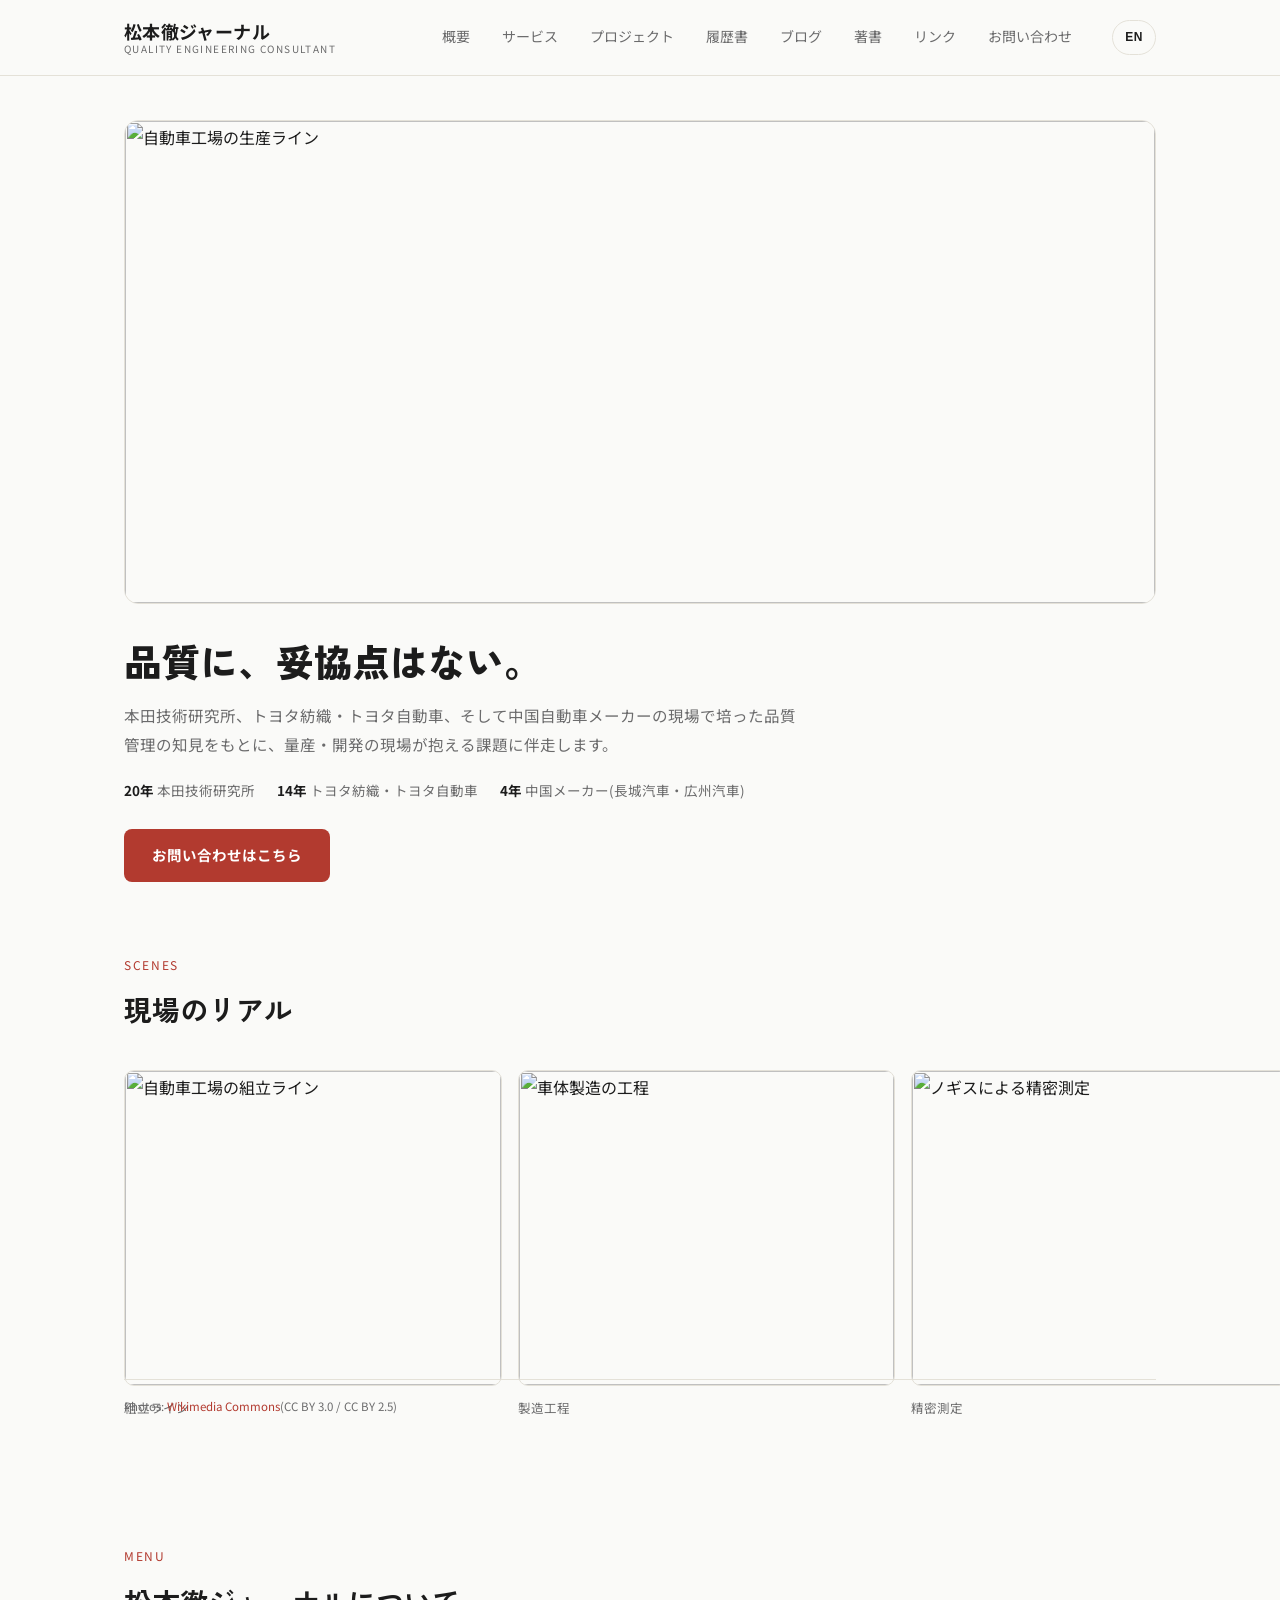
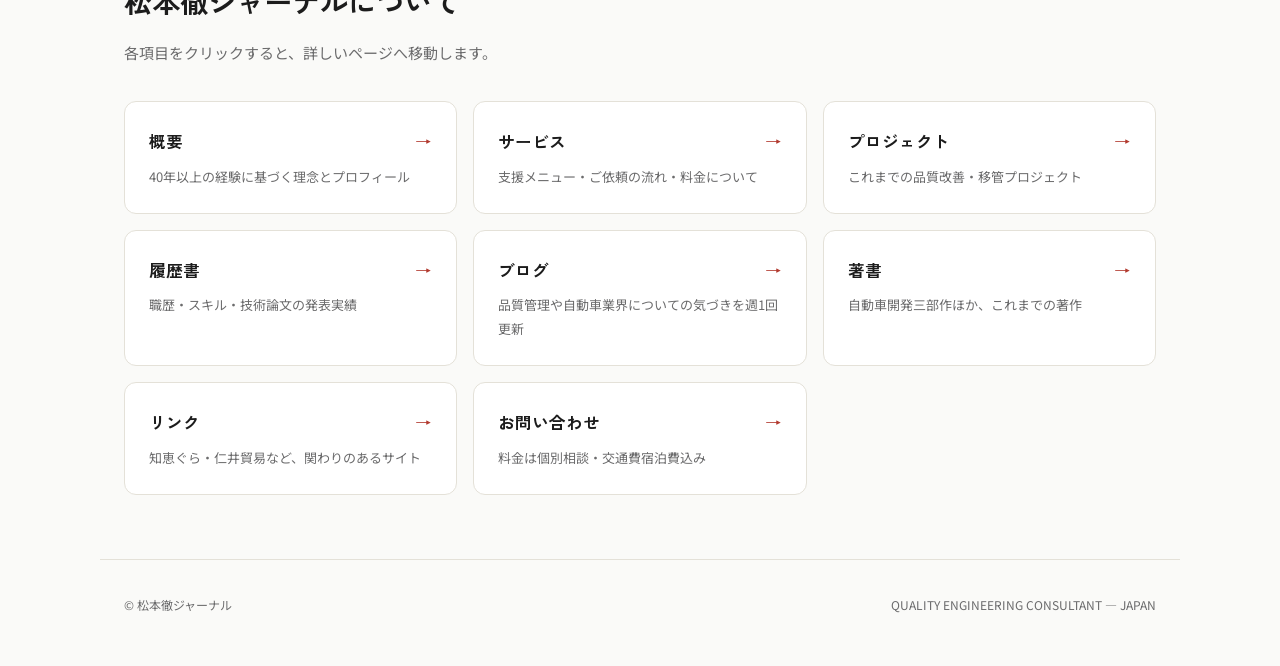
==== commit 35f85ece: "Add files via upload" ====
--- a/index.html
+++ b/index.html
@@ -69,6 +69,7 @@
       <a href="#resume" data-i18n="nav.resume">履歴書</a>
       <a href="#blog" data-i18n="nav.blog">ブログ</a>
       <a href="#books" data-i18n="nav.books">著書</a>
+      <a href="#links" data-i18n="nav.links">リンク</a>
       <a href="#contact" data-i18n="nav.contact">お問い合わせ</a>
       <button class="lang-btn" id="langBtn" type="button">EN</button>
     </nav>
@@ -81,6 +82,7 @@
     <a href="#resume" data-i18n="nav.resume">履歴書</a>
     <a href="#blog" data-i18n="nav.blog">ブログ</a>
     <a href="#books" data-i18n="nav.books">著書</a>
+      <a href="#links" data-i18n="nav.links">リンク</a>
     <a href="#contact" data-i18n="nav.contact">お問い合わせ</a>
     <button class="lang-btn" id="langBtnMobile" type="button">EN</button>
   </div>
@@ -162,6 +164,10 @@
         <h3>著書 <span class="arrow">→</span></h3>
         <p>自動車開発三部作ほか、これまでの著作</p>
       </a>
+      <a class="link-card" href="#links">
+        <h3>リンク <span class="arrow">→</span></h3>
+        <p>知恵ぐら・仁井貿易など、関わりのあるサイト</p>
+      </a>
       <a class="link-card" href="#contact">
         <h3>お問い合わせ <span class="arrow">→</span></h3>
         <p>料金は個別相談・交通費宿泊費込み</p>
@@ -244,6 +250,10 @@
       <a class="link-card" href="#books">
         <h3>Books <span class="arrow">→</span></h3>
         <p>An automotive-development trilogy and two novels</p>
+      </a>
+      <a class="link-card" href="#links">
+        <h3>Links <span class="arrow">→</span></h3>
+        <p>CHIE-GURA, Nii Trade, and other sites I'm involved with</p>
       </a>
       <a class="link-card" href="#contact">
         <h3>Contact <span class="arrow">→</span></h3>
@@ -1354,6 +1364,50 @@
   </section>
 </section>
 
+<!-- ============ LINKS ============ -->
+<section class="page" data-lang="ja" data-page="links">
+  <section class="block">
+    <div class="eyebrow">Links</div>
+    <h1 class="section-title" style="font-size:clamp(24px,3.4vw,32px);">リンク</h1>
+    <p class="section-lead">運営・関わりのあるサイトをご紹介します。</p>
+  </section>
+
+  <section class="block" style="padding-top:0;">
+    <div class="link-grid">
+      <a class="link-card" href="https://tomoshi-jp.pages.dev" target="_blank" rel="noopener">
+        <h3>知恵ぐら(CHIE-GURA) <span class="arrow">→</span></h3>
+        <p>現場の技術・品質・コストの悩みをQ&amp;A形式で解決する相談所サイト。「現場の知恵を、棚にしまう」をコンセプトに運営しています。</p>
+      </a>
+      <a class="link-card" href="https://m.niitrade.net" target="_blank" rel="noopener">
+        <h3>仁井貿易 <span class="arrow">→</span></h3>
+        <p>中国関連事業を手がける仁井貿易のウェブサイト。技術・品質・事業面から特別顧問として関わっています。</p>
+      </a>
+    </div>
+  </section>
+</section>
+
+<!-- ============ LINKS (EN) ============ -->
+<section class="page" data-lang="en" data-page="links">
+  <section class="block">
+    <div class="eyebrow">Links</div>
+    <h1 class="section-title" style="font-size:clamp(24px,3.4vw,32px);">Links</h1>
+    <p class="section-lead">Sites I run or am involved with.</p>
+  </section>
+
+  <section class="block" style="padding-top:0;">
+    <div class="link-grid">
+      <a class="link-card" href="https://tomoshi-jp.pages.dev" target="_blank" rel="noopener">
+        <h3>CHIE-GURA (知恵ぐら) <span class="arrow">→</span></h3>
+        <p>A Japanese Q&amp;A site where people bring hands-on technical, quality, and cost questions from the shop floor. Concept: "Put the shop floor's wisdom on the shelf."</p>
+      </a>
+      <a class="link-card" href="https://m.niitrade.net" target="_blank" rel="noopener">
+        <h3>Nii Trade <span class="arrow">→</span></h3>
+        <p>Website of Nii Trade, a China-focused trading company where I serve as special advisor on technical, quality, and business matters.</p>
+      </a>
+    </div>
+  </section>
+</section>
+
 </main>
 
 <footer>
@@ -1372,6 +1426,7 @@
     'nav.resume':  {ja:'履歴書',     en:'Resume'},
     'nav.blog':    {ja:'ブログ',     en:'Blog'},
     'nav.books':   {ja:'著書',       en:'Books'},
+    'nav.links':   {ja:'リンク',     en:'Links'},
     'nav.contact': {ja:'お問い合わせ', en:'Contact'}
   };
 
